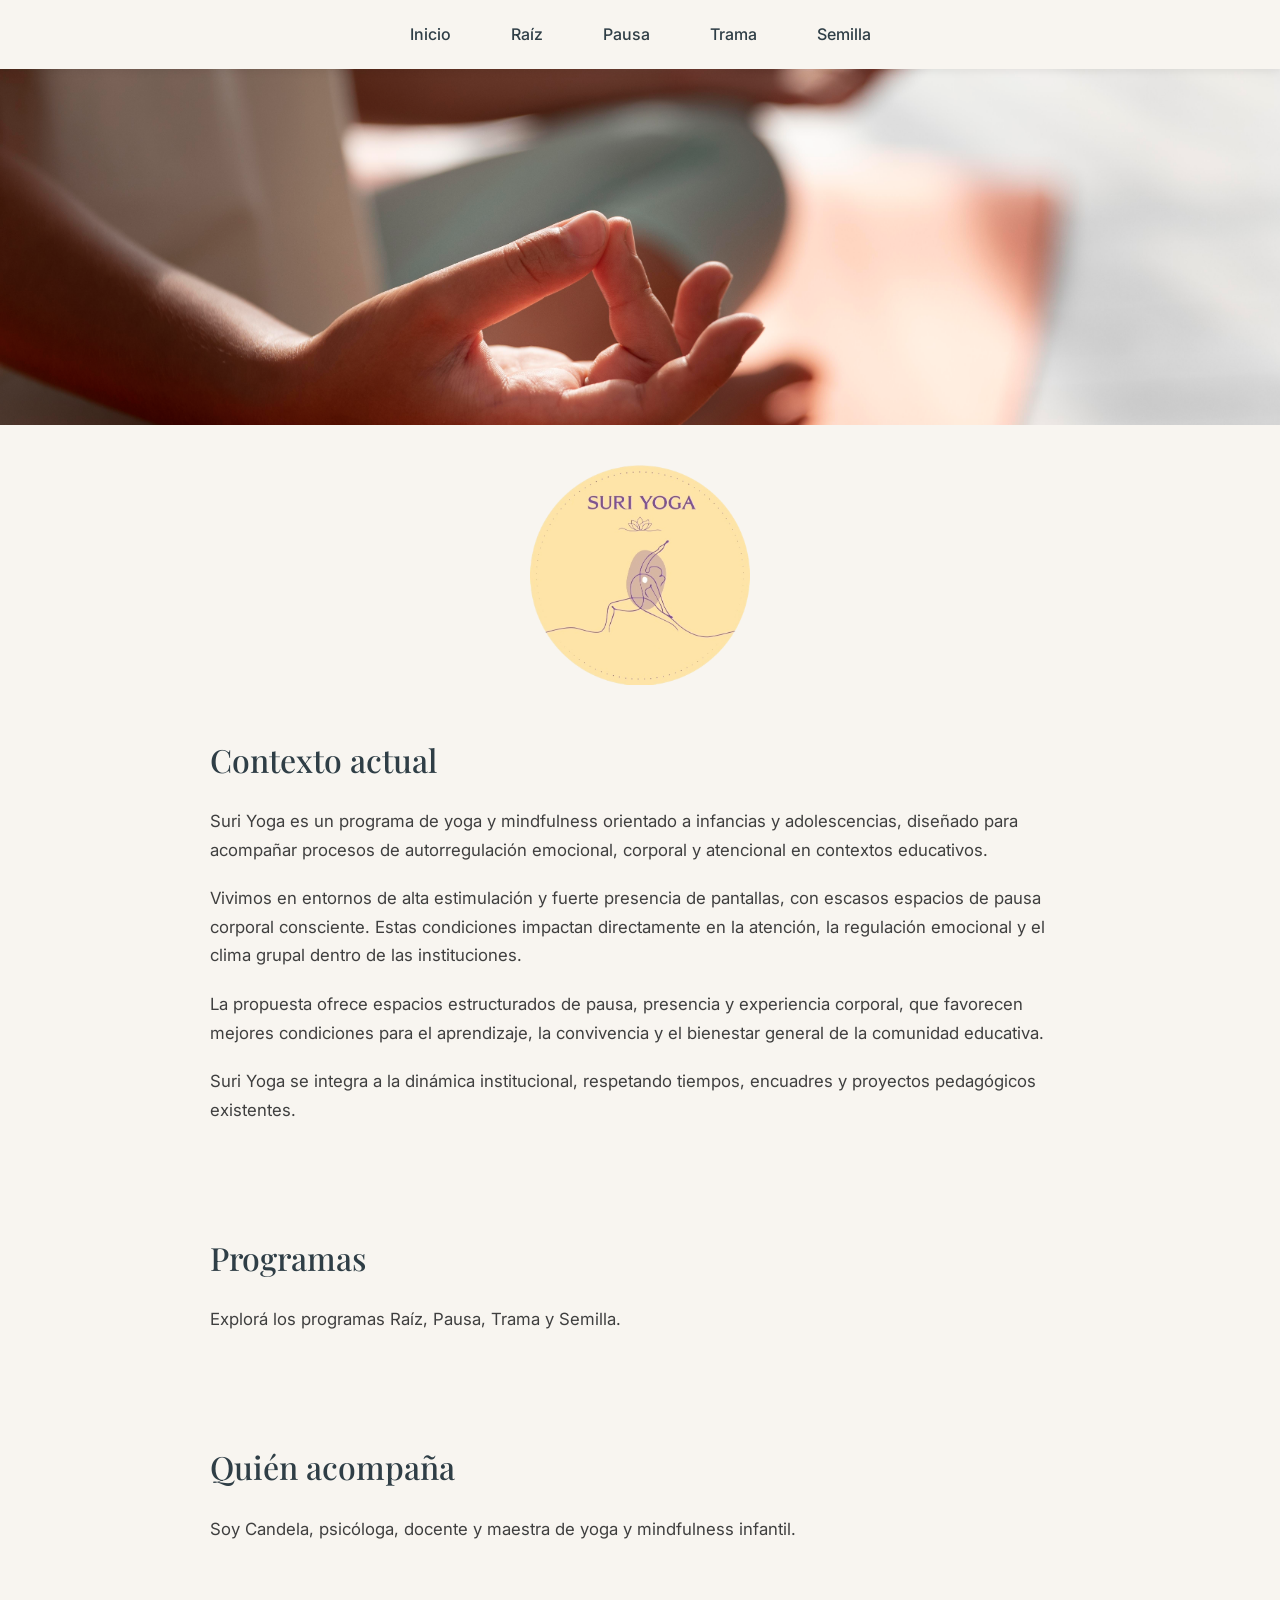
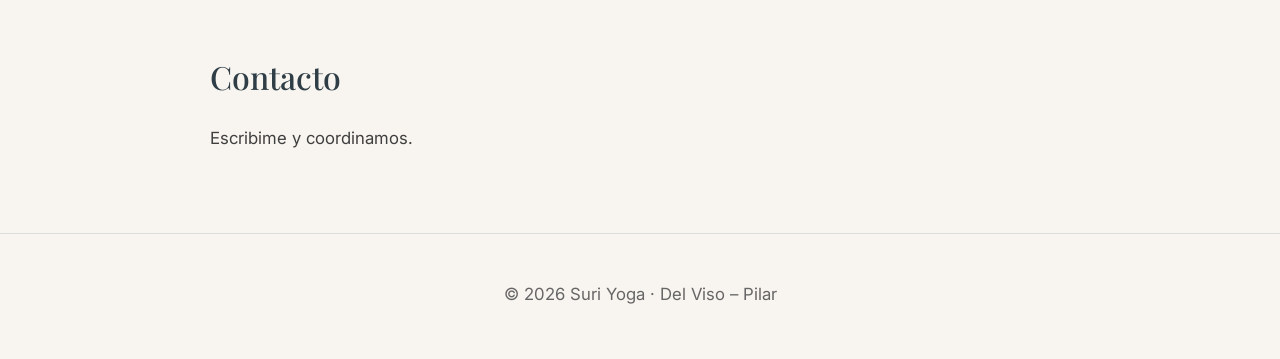
==== index.html @ 6ec50157 "Fix HTML encoding issues in index.html" ====
<!DOCTYPE html>
<html lang="es">
<head>
  <meta charset="UTF-8" />
  <meta name="viewport" content="width=device-width, initial-scale=1" />
  <title>Suri Yoga | Habitar el cuerpo</title>
  <meta name="description" content="Yoga y mindfulness infantil y adolescente en Pilar. Espacio sin pantallas." />
  <link rel="preconnect" href="https://fonts.googleapis.com" />
  <link rel="preconnect" href="https://fonts.gstatic.com" crossorigin />
  <link href="https://fonts.googleapis.com/css2?family=Inter:wght@300;400;500&family=Playfair+Display:wght@400;500&display=swap" rel="stylesheet" />
  <style>
    :root {
      --arena: #f8f5f0;
      --salvia: #9caf88;
      --arcilla: #cfa58d;
      --gris: #3f3f3f;
      --verde-oscuro: #2f3e46;
    }
    * {
      box-sizing: border-box;
    }
    html {
      scroll-behavior: smooth;
    }
    body {
      margin: 0;
      font-family: 'Inter', sans-serif;
      background-color: var(--arena);
      color: var(--gris);
      line-height: 1.7;
    }
    nav {
      position: fixed;
      top: 0;
      left: 0;
      width: 100%;
      background-color: var(--arena);
      box-shadow: 0 2px 8px rgba(0,0,0,0.07);
      z-index: 1000;
      font-weight: 500;
      font-family: 'Inter', sans-serif;
    }
    nav div {
      max-width: 1000px;
      margin: auto;
      display: flex;
      justify-content: center;
      gap: 40px;
      padding: 15px 10px;
    }
    nav a {
      text-decoration: none;
      color: var(--verde-oscuro);
      font-size: 1rem;
      padding: 6px 10px;
      border-radius: 8px;
      transition: background-color 0.3s ease, color 0.3s ease;
    }
    nav a:hover,
    nav a:focus {
      background-color: var(--salvia);
      color: white;
      outline: none;
    }
    .spacer {
      height: 65px; /* Altura nav para compensar */
    }
    header.hero {
      width: 100%;
      max-height: 360px;
      overflow: hidden;
    }
    header.hero img {
      width: 100%;
      height: auto;
      display: block;
      object-fit: cover;
      max-height: 360px;
    }
    header.logo {
      text-align: center;
      margin: 40px 0 40px;
    }
    header.logo img {
      max-width: 220px;
      width: 80%;
      height: auto;
      display: inline-block;
    }
    section {
      max-width: 900px;
      margin: auto;
      padding: 0 20px 60px;
    }
    h2 {
      font-family: 'Playfair Display', serif;
      color: var(--verde-oscuro);
      font-weight: 500;
      font-size: 2rem;
      margin-bottom: 20px;
    }
    p {
      font-size: 1.05rem;
      margin-bottom: 20px;
    }
    footer {
      text-align: center;
      padding: 30px 10px;
      font-size: 0.9rem;
      color: #666;
      background-color: var(--arena);
      border-top: 1px solid #ddd;
    }
  </style>
</head>
<body>

<nav>
  <div>
    <a href="index.html">Inicio</a>
    <a href="raiz.html">Raíz</a>
    <a href="pausa.html">Pausa</a>
    <a href="trama.html">Trama</a>
    <a href="semilla.html">Semilla</a>
  </div>
</nav>
<div class="spacer"></div>

<header class="hero">
  <img src="img/hero.jpg" alt="Suri Yoga - Habitar el cuerpo y acompañar emociones" />
</header>

<header class="logo">
  <img src="img/logo-suri.png" alt="Suri Yoga Logo" />
</header>

<section>
  <h2>Contexto actual</h2>
  <p>Suri Yoga es un programa de yoga y mindfulness orientado a infancias y adolescencias, diseñado para acompañar procesos de autorregulación emocional, corporal y atencional en contextos educativos.</p>
  <p>Vivimos en entornos de alta estimulación y fuerte presencia de pantallas, con escasos espacios de pausa corporal consciente. Estas condiciones impactan directamente en la atención, la regulación emocional y el clima grupal dentro de las instituciones.</p>
  <p>La propuesta ofrece espacios estructurados de pausa, presencia y experiencia corporal, que favorecen mejores condiciones para el aprendizaje, la convivencia y el bienestar general de la comunidad educativa.</p>
  <p>Suri Yoga se integra a la dinámica institucional, respetando tiempos, encuadres y proyectos pedagógicos existentes.</p>
</section>
<section id="programas">
  <h2>Programas</h2>
  <p>Explorá los programas Raíz, Pausa, Trama y Semilla.</p>
</section>

<section id="acompanha">
  <h2>Quién acompaña</h2>
  <p>Soy Candela, psicóloga, docente y maestra de yoga y mindfulness infantil.</p>
</section>

<section id="contacto">
  <h2>Contacto</h2>
  <p>Escribime y coordinamos.</p>
</section>

<footer>
  <p>© 2026 Suri Yoga · Del Viso – Pilar</p>
</footer>

</body>
</html>
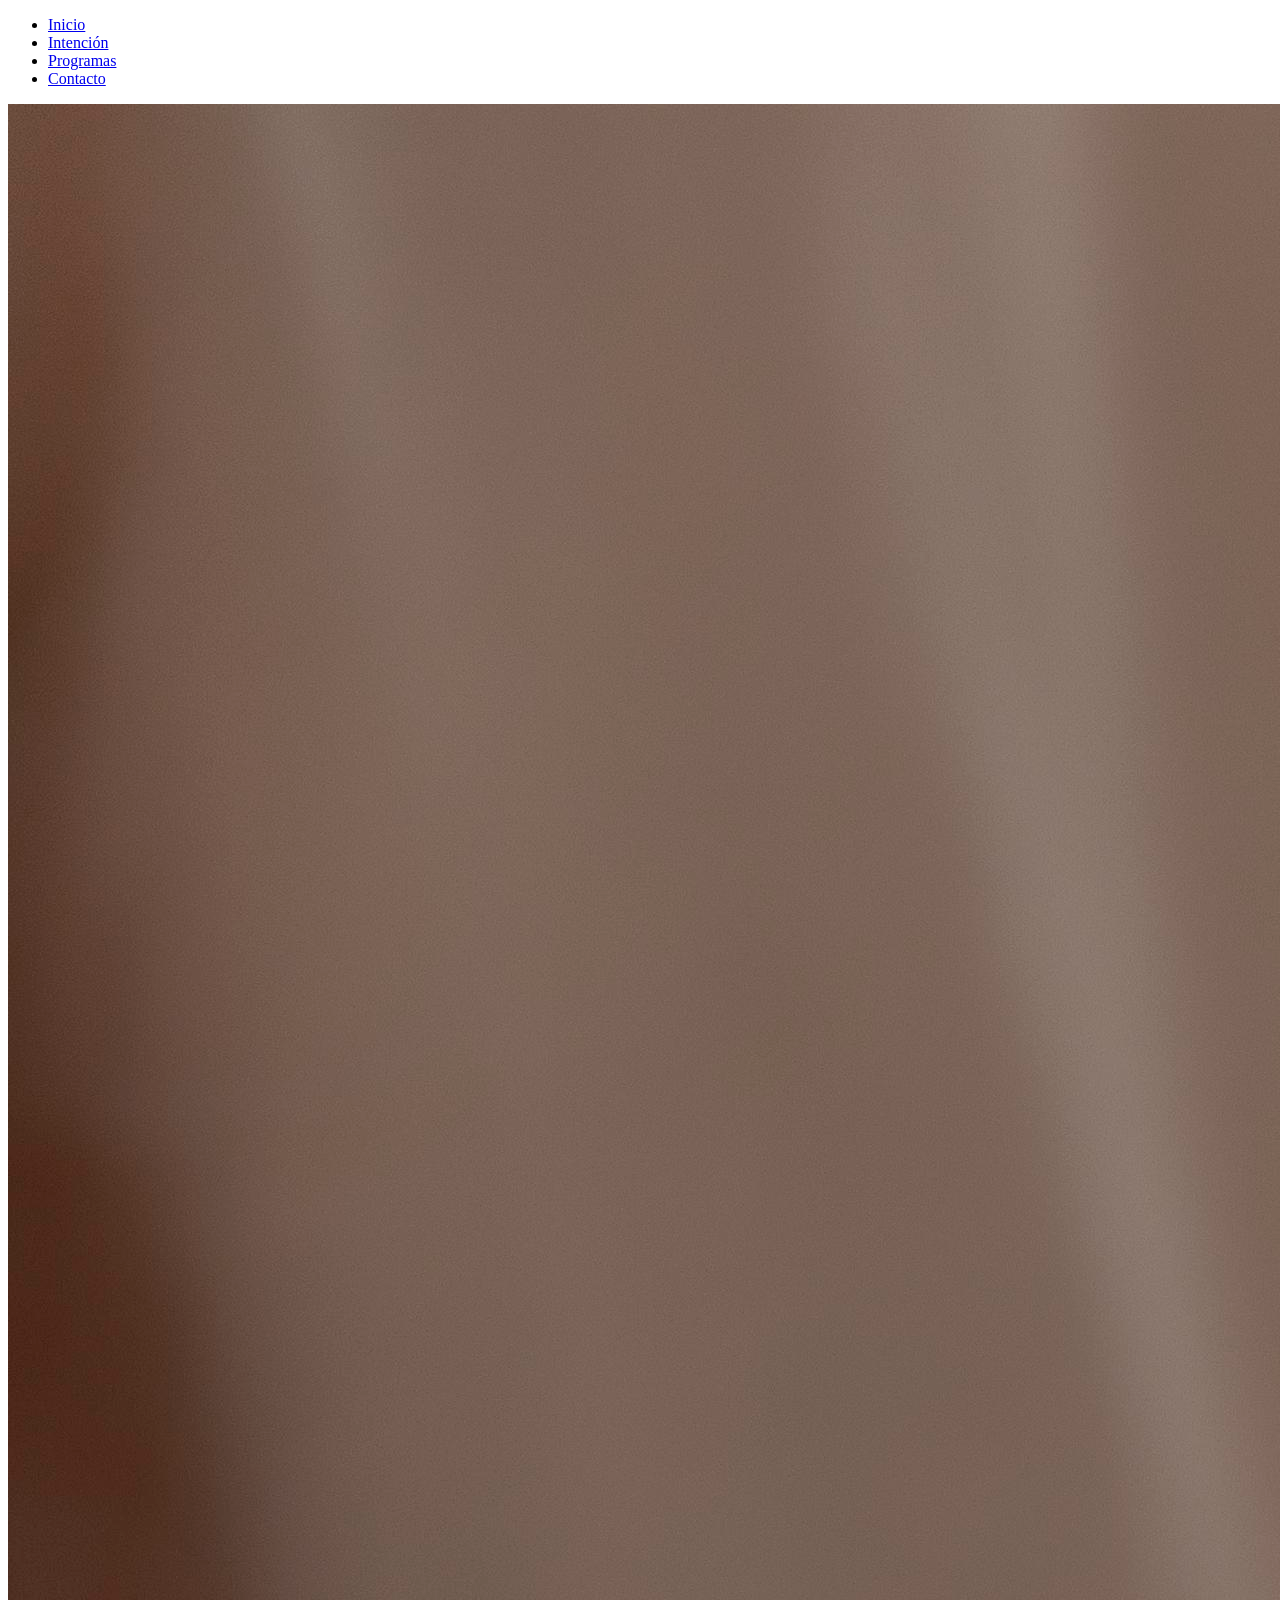
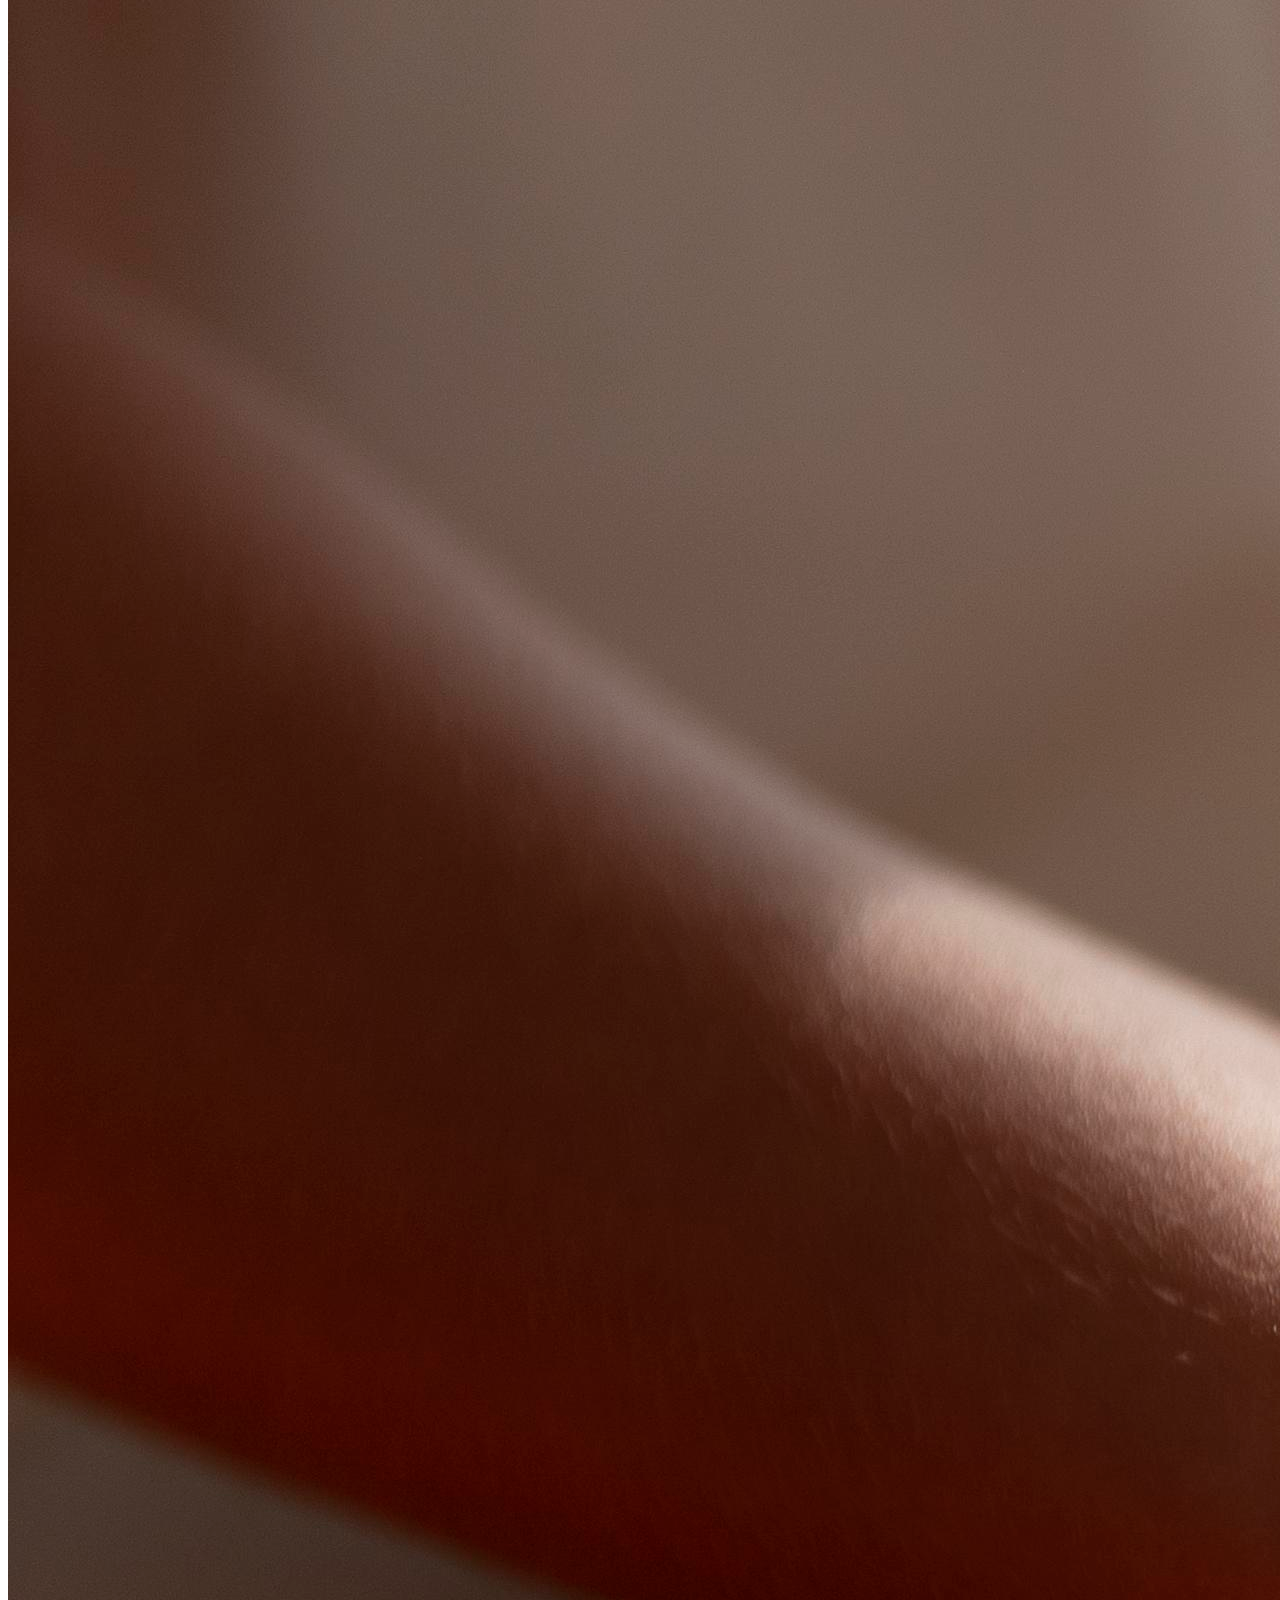
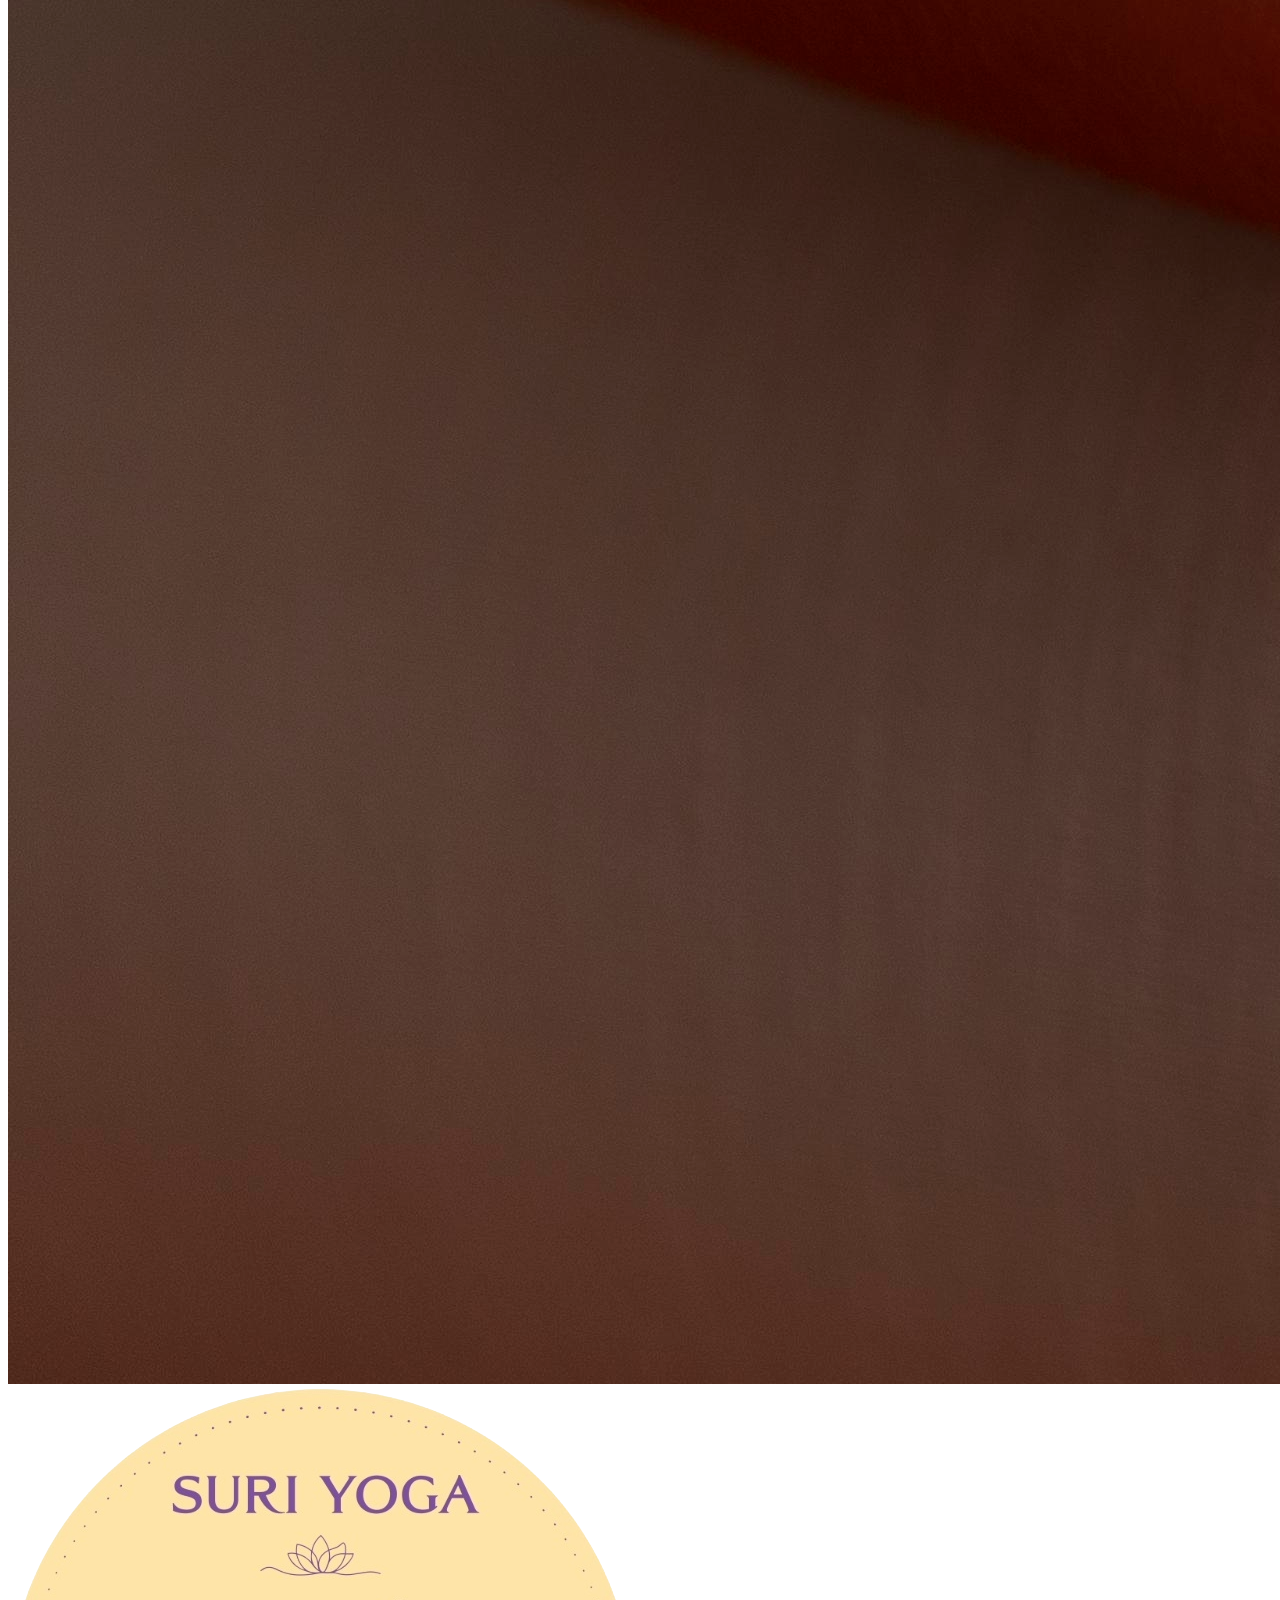
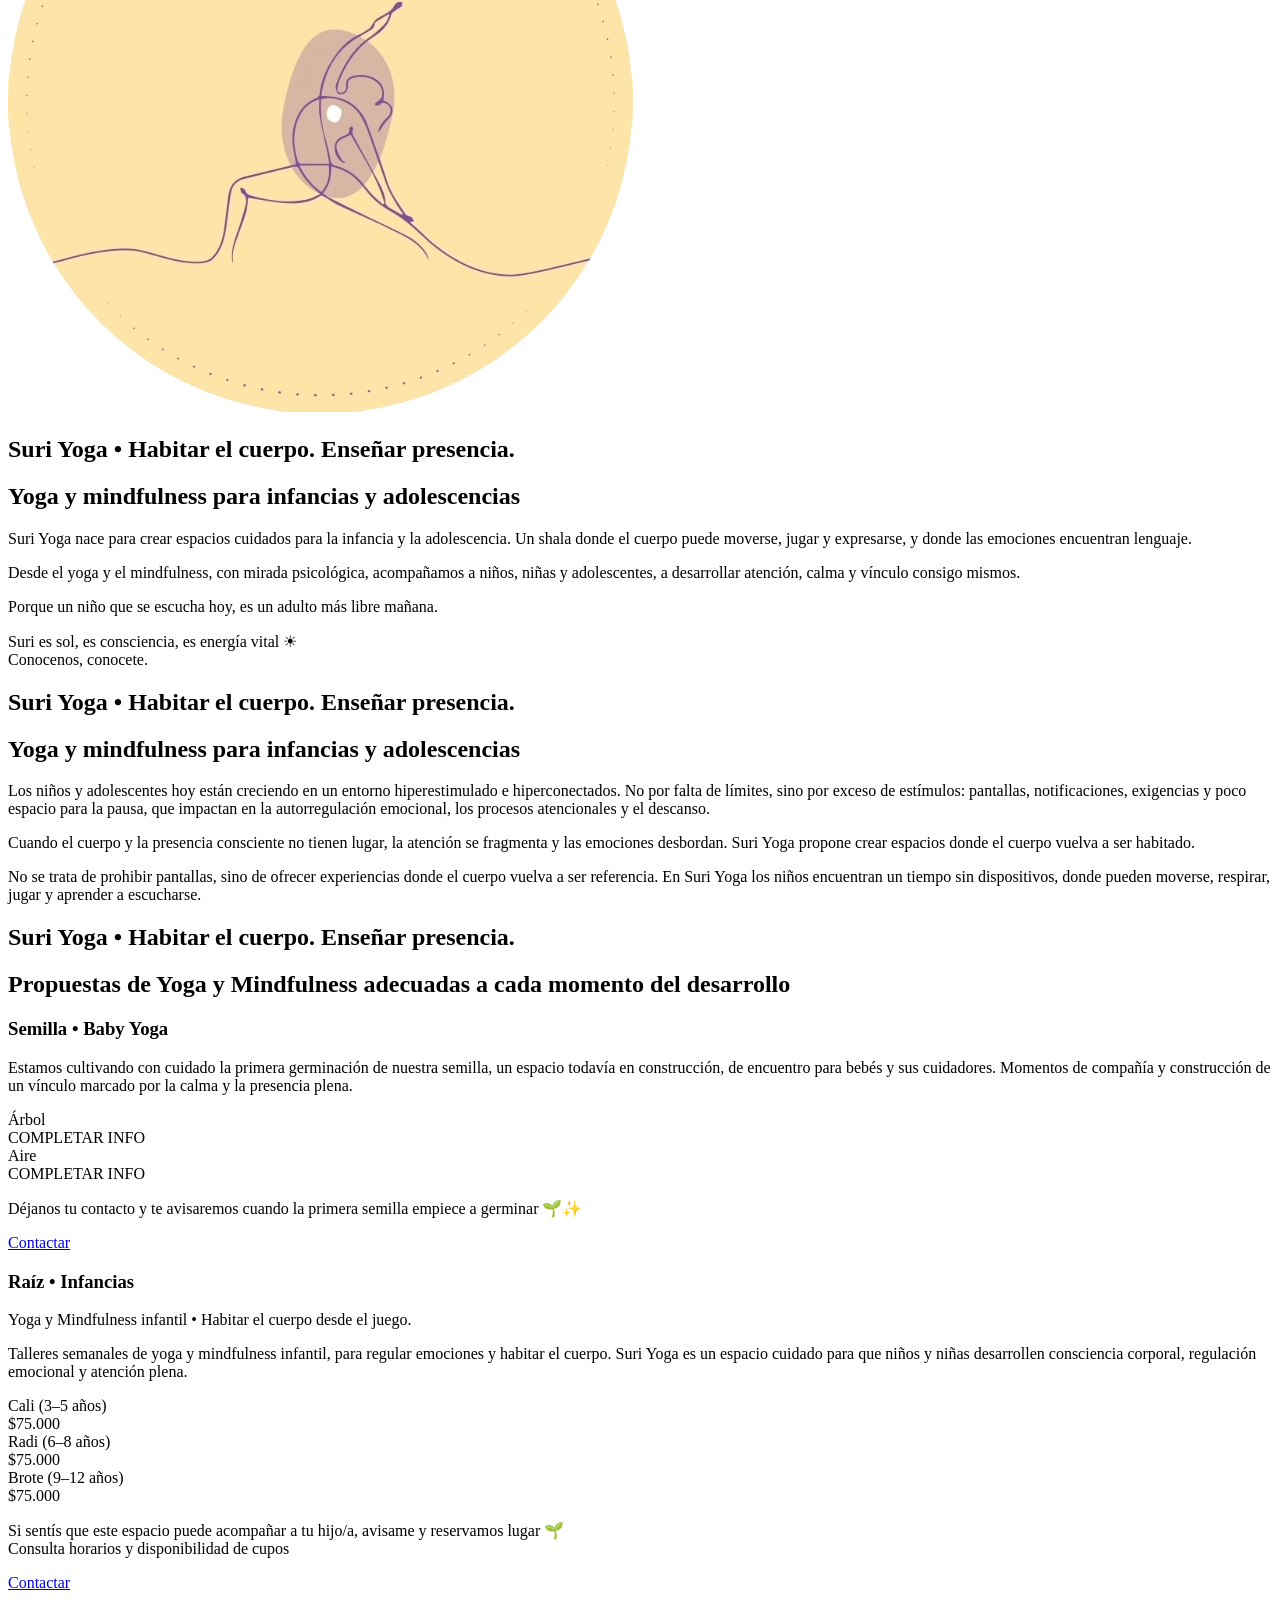
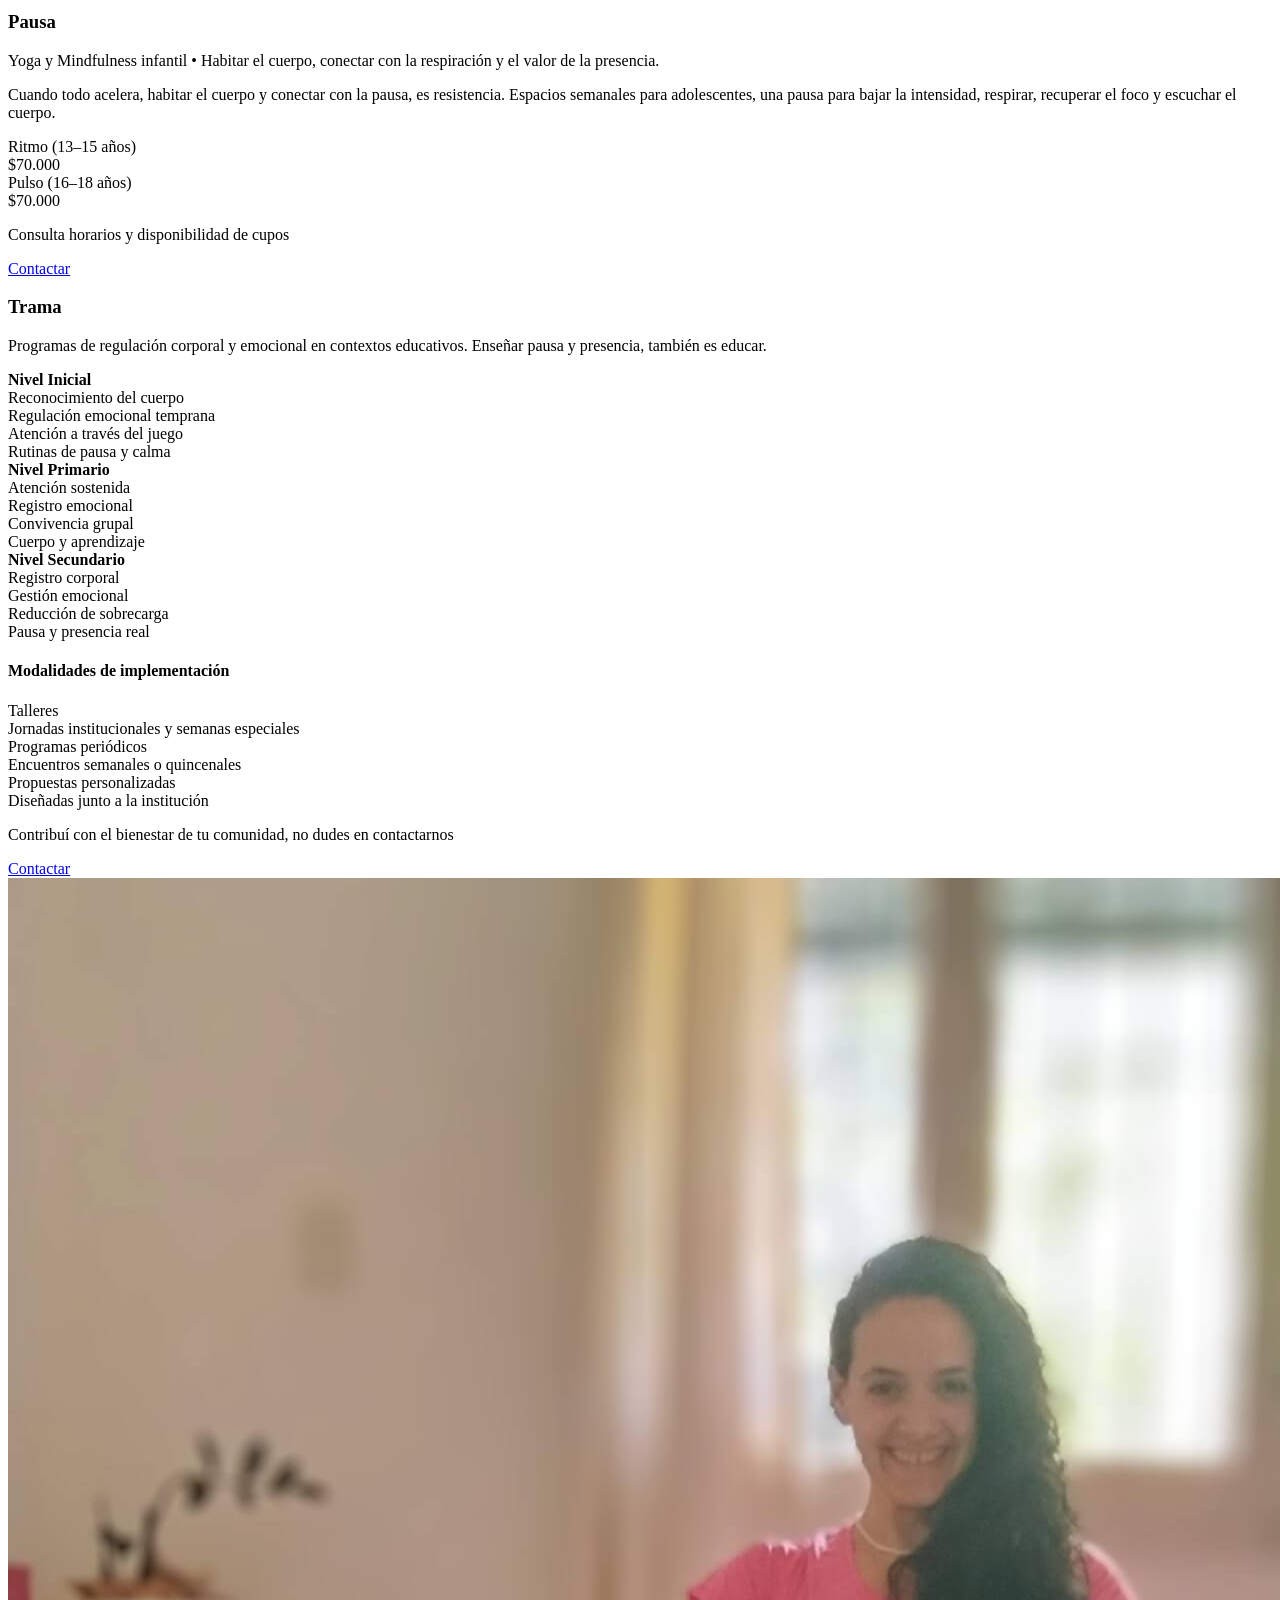
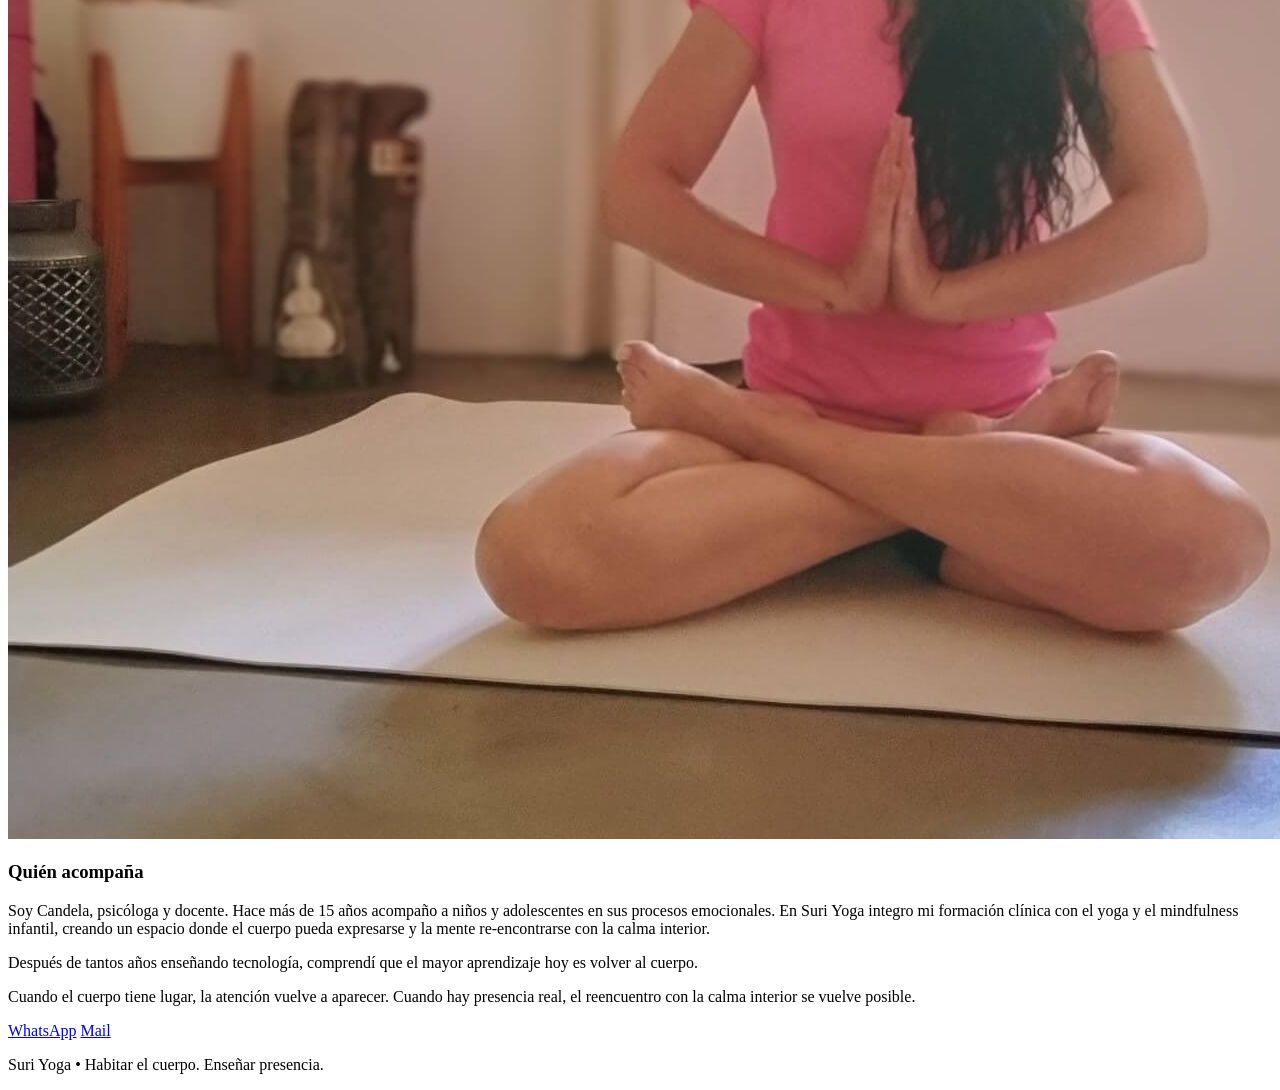
==== commit bbb03a97: "Refactor index.html for improved structure and content" ====
--- a/index.html
+++ b/index.html
@@ -2,165 +2,243 @@
 <html lang="es">
 <head>
   <meta charset="UTF-8" />
-  <meta name="viewport" content="width=device-width, initial-scale=1" />
-  <title>Suri Yoga | Habitar el cuerpo</title>
-  <meta name="description" content="Yoga y mindfulness infantil y adolescente en Pilar. Espacio sin pantallas." />
-  <link rel="preconnect" href="https://fonts.googleapis.com" />
-  <link rel="preconnect" href="https://fonts.gstatic.com" crossorigin />
-  <link href="https://fonts.googleapis.com/css2?family=Inter:wght@300;400;500&family=Playfair+Display:wght@400;500&display=swap" rel="stylesheet" />
-  <style>
-    :root {
-      --arena: #f8f5f0;
-      --salvia: #9caf88;
-      --arcilla: #cfa58d;
-      --gris: #3f3f3f;
-      --verde-oscuro: #2f3e46;
-    }
-    * {
-      box-sizing: border-box;
-    }
-    html {
-      scroll-behavior: smooth;
-    }
-    body {
-      margin: 0;
-      font-family: 'Inter', sans-serif;
-      background-color: var(--arena);
-      color: var(--gris);
-      line-height: 1.7;
-    }
-    nav {
-      position: fixed;
-      top: 0;
-      left: 0;
-      width: 100%;
-      background-color: var(--arena);
-      box-shadow: 0 2px 8px rgba(0,0,0,0.07);
-      z-index: 1000;
-      font-weight: 500;
-      font-family: 'Inter', sans-serif;
-    }
-    nav div {
-      max-width: 1000px;
-      margin: auto;
-      display: flex;
-      justify-content: center;
-      gap: 40px;
-      padding: 15px 10px;
-    }
-    nav a {
-      text-decoration: none;
-      color: var(--verde-oscuro);
-      font-size: 1rem;
-      padding: 6px 10px;
-      border-radius: 8px;
-      transition: background-color 0.3s ease, color 0.3s ease;
-    }
-    nav a:hover,
-    nav a:focus {
-      background-color: var(--salvia);
-      color: white;
-      outline: none;
-    }
-    .spacer {
-      height: 65px; /* Altura nav para compensar */
-    }
-    header.hero {
-      width: 100%;
-      max-height: 360px;
-      overflow: hidden;
-    }
-    header.hero img {
-      width: 100%;
-      height: auto;
-      display: block;
-      object-fit: cover;
-      max-height: 360px;
-    }
-    header.logo {
-      text-align: center;
-      margin: 40px 0 40px;
-    }
-    header.logo img {
-      max-width: 220px;
-      width: 80%;
-      height: auto;
-      display: inline-block;
-    }
-    section {
-      max-width: 900px;
-      margin: auto;
-      padding: 0 20px 60px;
-    }
-    h2 {
-      font-family: 'Playfair Display', serif;
-      color: var(--verde-oscuro);
-      font-weight: 500;
-      font-size: 2rem;
-      margin-bottom: 20px;
-    }
-    p {
-      font-size: 1.05rem;
-      margin-bottom: 20px;
-    }
-    footer {
-      text-align: center;
-      padding: 30px 10px;
-      font-size: 0.9rem;
-      color: #666;
-      background-color: var(--arena);
-      border-top: 1px solid #ddd;
-    }
-  </style>
+  <meta name="viewport" content="width=device-width, initial-scale=1.0" />
+  <title>Suri Yoga | Habitar el cuerpo. Enseñar presencia.</title>
+  <link rel="stylesheet" href="styles.css" />
 </head>
+
 <body>
 
-<nav>
-  <div>
-    <a href="index.html">Inicio</a>
-    <a href="raiz.html">Raíz</a>
-    <a href="pausa.html">Pausa</a>
-    <a href="trama.html">Trama</a>
-    <a href="semilla.html">Semilla</a>
-  </div>
-</nav>
-<div class="spacer"></div>
-
-<header class="hero">
-  <img src="img/hero.jpg" alt="Suri Yoga - Habitar el cuerpo y acompañar emociones" />
-</header>
-
-<header class="logo">
-  <img src="img/logo-suri.png" alt="Suri Yoga Logo" />
-</header>
-
-<section>
-  <h2>Contexto actual</h2>
-  <p>Suri Yoga es un programa de yoga y mindfulness orientado a infancias y adolescencias, diseñado para acompañar procesos de autorregulación emocional, corporal y atencional en contextos educativos.</p>
-  <p>Vivimos en entornos de alta estimulación y fuerte presencia de pantallas, con escasos espacios de pausa corporal consciente. Estas condiciones impactan directamente en la atención, la regulación emocional y el clima grupal dentro de las instituciones.</p>
-  <p>La propuesta ofrece espacios estructurados de pausa, presencia y experiencia corporal, que favorecen mejores condiciones para el aprendizaje, la convivencia y el bienestar general de la comunidad educativa.</p>
-  <p>Suri Yoga se integra a la dinámica institucional, respetando tiempos, encuadres y proyectos pedagógicos existentes.</p>
-</section>
-<section id="programas">
-  <h2>Programas</h2>
-  <p>Explorá los programas Raíz, Pausa, Trama y Semilla.</p>
-</section>
-
-<section id="acompanha">
-  <h2>Quién acompaña</h2>
-  <p>Soy Candela, psicóloga, docente y maestra de yoga y mindfulness infantil.</p>
-</section>
-
-<section id="contacto">
-  <h2>Contacto</h2>
-  <p>Escribime y coordinamos.</p>
-</section>
-
-<footer>
-  <p>© 2026 Suri Yoga · Del Viso – Pilar</p>
-</footer>
+  <!-- NAVBAR -->
+  <header class="navbar">
+    <nav>
+      <ul>
+        <li><a href="#inicio">Inicio</a></li>
+        <li><a href="#intencion">Intención</a></li>
+        <li><a href="#programas">Programas</a></li>
+        <li><a href="#contacto">Contacto</a></li>
+      </ul>
+    </nav>
+  </header>
+
+  <!-- HERO -->
+  <section class="hero">
+    <img src="img/hero.jpg" alt="Suri Yoga Hero" />
+    <img src="img/logo-suri.png" alt="Logo Suri Yoga" class="logo" />
+  </section>
+
+  <!-- INICIO -->
+  <section id="inicio" class="section">
+    <h1>Suri Yoga <span class="dot">•</span> Habitar el cuerpo. Enseñar presencia.</h1>
+    <h2>Yoga y mindfulness para infancias y adolescencias</h2>
+
+    <p>
+      Suri Yoga nace para crear espacios cuidados para la infancia y la adolescencia.
+      Un shala donde el cuerpo puede moverse, jugar y expresarse, y donde las emociones
+      encuentran lenguaje.
+    </p>
+
+    <p>
+      Desde el yoga y el mindfulness, con mirada psicológica, acompañamos a niños,
+      niñas y adolescentes, a desarrollar atención, calma y vínculo consigo mismos.
+    </p>
+
+    <p class="highlight">
+      Porque un niño que se escucha hoy, es un adulto más libre mañana.
+    </p>
+
+    <p class="closing">
+      Suri es sol, es consciencia, es energía vital ☀ <br />
+      Conocenos, conocete.
+    </p>
+  </section>
+
+  <!-- INTENCIÓN -->
+  <section id="intencion" class="section alt">
+    <h1>Suri Yoga <span class="dot">•</span> Habitar el cuerpo. Enseñar presencia.</h1>
+    <h2>Yoga y mindfulness para infancias y adolescencias</h2>
+
+    <p>
+      Los niños y adolescentes hoy están creciendo en un entorno hiperestimulado e
+      hiperconectados. No por falta de límites, sino por exceso de estímulos: pantallas,
+      notificaciones, exigencias y poco espacio para la pausa, que impactan en la
+      autorregulación emocional, los procesos atencionales y el descanso.
+    </p>
+
+    <p>
+      Cuando el cuerpo y la presencia consciente no tienen lugar, la atención se
+      fragmenta y las emociones desbordan. Suri Yoga propone crear espacios donde el
+      cuerpo vuelva a ser habitado.
+    </p>
+
+    <p>
+      No se trata de prohibir pantallas, sino de ofrecer experiencias donde el cuerpo
+      vuelva a ser referencia. En Suri Yoga los niños encuentran un tiempo sin
+      dispositivos, donde pueden moverse, respirar, jugar y aprender a escucharse.
+    </p>
+  </section>
+
+  <!-- PROGRAMAS -->
+  <section id="programas" class="section">
+    <h1>Suri Yoga <span class="dot">•</span> Habitar el cuerpo. Enseñar presencia.</h1>
+    <h2>Propuestas de Yoga y Mindfulness adecuadas a cada momento del desarrollo</h2>
+
+    <!-- SEMILLA -->
+    <div class="program">
+      <h3>Semilla <span class="dot">•</span> Baby Yoga</h3>
+      <p>
+        Estamos cultivando con cuidado la primera germinación de nuestra semilla, un
+        espacio todavía en construcción, de encuentro para bebés y sus cuidadores.
+        Momentos de compañía y construcción de un vínculo marcado por la calma y la
+        presencia plena.
+      </p>
+
+      <div class="boxes">
+        <div class="box">Árbol <br /><span>COMPLETAR INFO</span></div>
+        <div class="box">Aire <br /><span>COMPLETAR INFO</span></div>
+      </div>
+
+      <p class="cta">
+        Déjanos tu contacto y te avisaremos cuando la primera semilla empiece a germinar 🌱✨
+      </p>
+      <a class="button" href="mailto:contacto@suriyoga.com.ar">Contactar</a>
+    </div>
+
+    <!-- RAÍZ -->
+    <div class="program alt">
+      <h3>Raíz <span class="dot">•</span> Infancias</h3>
+      <p>
+        Yoga y Mindfulness infantil <span class="dot">•</span> Habitar el cuerpo desde el juego.
+      </p>
+
+      <p>
+        Talleres semanales de yoga y mindfulness infantil, para regular emociones y
+        habitar el cuerpo. Suri Yoga es un espacio cuidado para que niños y niñas
+        desarrollen consciencia corporal, regulación emocional y atención plena.
+      </p>
+
+      <div class="boxes">
+        <div class="box">Cali (3–5 años)<br />$75.000</div>
+        <div class="box">Radi (6–8 años)<br />$75.000</div>
+        <div class="box">Brote (9–12 años)<br />$75.000</div>
+      </div>
+
+      <p class="cta">
+        Si sentís que este espacio puede acompañar a tu hijo/a, avisame y reservamos lugar 🌱
+        <br />Consulta horarios y disponibilidad de cupos
+      </p>
+      <a class="button" href="mailto:contacto@suriyoga.com.ar">Contactar</a>
+    </div>
+
+    <!-- PAUSA -->
+    <div class="program">
+      <h3>Pausa</h3>
+      <p>
+        Yoga y Mindfulness infantil <span class="dot">•</span>
+        Habitar el cuerpo, conectar con la respiración y el valor de la presencia.
+      </p>
+
+      <p>
+        Cuando todo acelera, habitar el cuerpo y conectar con la pausa, es resistencia.
+        Espacios semanales para adolescentes, una pausa para bajar la intensidad,
+        respirar, recuperar el foco y escuchar el cuerpo.
+      </p>
+
+      <div class="boxes">
+        <div class="box">Ritmo (13–15 años)<br />$70.000</div>
+        <div class="box">Pulso (16–18 años)<br />$70.000</div>
+      </div>
+
+      <p class="cta">
+        Consulta horarios y disponibilidad de cupos
+      </p>
+      <a class="button" href="mailto:contacto@suriyoga.com.ar">Contactar</a>
+    </div>
+
+    <!-- TRAMA -->
+    <div class="program alt">
+      <h3>Trama</h3>
+      <p>
+        Programas de regulación corporal y emocional en contextos educativos.
+        Enseñar pausa y presencia, también es educar.
+      </p>
+
+      <div class="boxes">
+        <div class="box">
+          <strong>Nivel Inicial</strong><br />
+          Reconocimiento del cuerpo<br />
+          Regulación emocional temprana<br />
+          Atención a través del juego<br />
+          Rutinas de pausa y calma
+        </div>
+
+        <div class="box">
+          <strong>Nivel Primario</strong><br />
+          Atención sostenida<br />
+          Registro emocional<br />
+          Convivencia grupal<br />
+          Cuerpo y aprendizaje
+        </div>
+
+        <div class="box">
+          <strong>Nivel Secundario</strong><br />
+          Registro corporal<br />
+          Gestión emocional<br />
+          Reducción de sobrecarga<br />
+          Pausa y presencia real
+        </div>
+      </div>
+
+      <h4>Modalidades de implementación</h4>
+
+      <div class="boxes">
+        <div class="box">Talleres<br />Jornadas institucionales y semanas especiales</div>
+        <div class="box">Programas periódicos<br />Encuentros semanales o quincenales</div>
+        <div class="box">Propuestas personalizadas<br />Diseñadas junto a la institución</div>
+      </div>
+
+      <p class="cta">
+        Contribuí con el bienestar de tu comunidad, no dudes en contactarnos
+      </p>
+      <a class="button" href="mailto:contacto@suriyoga.com.ar">Contactar</a>
+    </div>
+  </section>
+
+  <!-- CONTACTO -->
+  <section id="contacto" class="section alt contact">
+    <div class="contact-content">
+      <img src="img/candela.jpg" alt="Candela" />
+
+      <div>
+        <h3>Quién acompaña</h3>
+        <p>
+          Soy Candela, psicóloga y docente. Hace más de 15 años acompaño a niños y
+          adolescentes en sus procesos emocionales. En Suri Yoga integro mi formación
+          clínica con el yoga y el mindfulness infantil, creando un espacio donde el
+          cuerpo pueda expresarse y la mente re-encontrarse con la calma interior.
+        </p>
+
+        <p>
+          Después de tantos años enseñando tecnología, comprendí que el mayor
+          aprendizaje hoy es volver al cuerpo.
+        </p>
+
+        <p>
+          Cuando el cuerpo tiene lugar, la atención vuelve a aparecer. Cuando hay
+          presencia real, el reencuentro con la calma interior se vuelve posible.
+        </p>
+
+        <div class="contact-buttons">
+          <a class="button" href="https://wa.me/5491155131360" target="_blank">WhatsApp</a>
+          <a class="button" href="mailto:contacto@suriyoga.com.ar">Mail</a>
+        </div>
+      </div>
+    </div>
+
+    <p class="footer">
+      Suri Yoga <span class="dot">•</span> Habitar el cuerpo. Enseñar presencia.
+    </p>
+  </section>
 
 </body>
 </html>
-
-
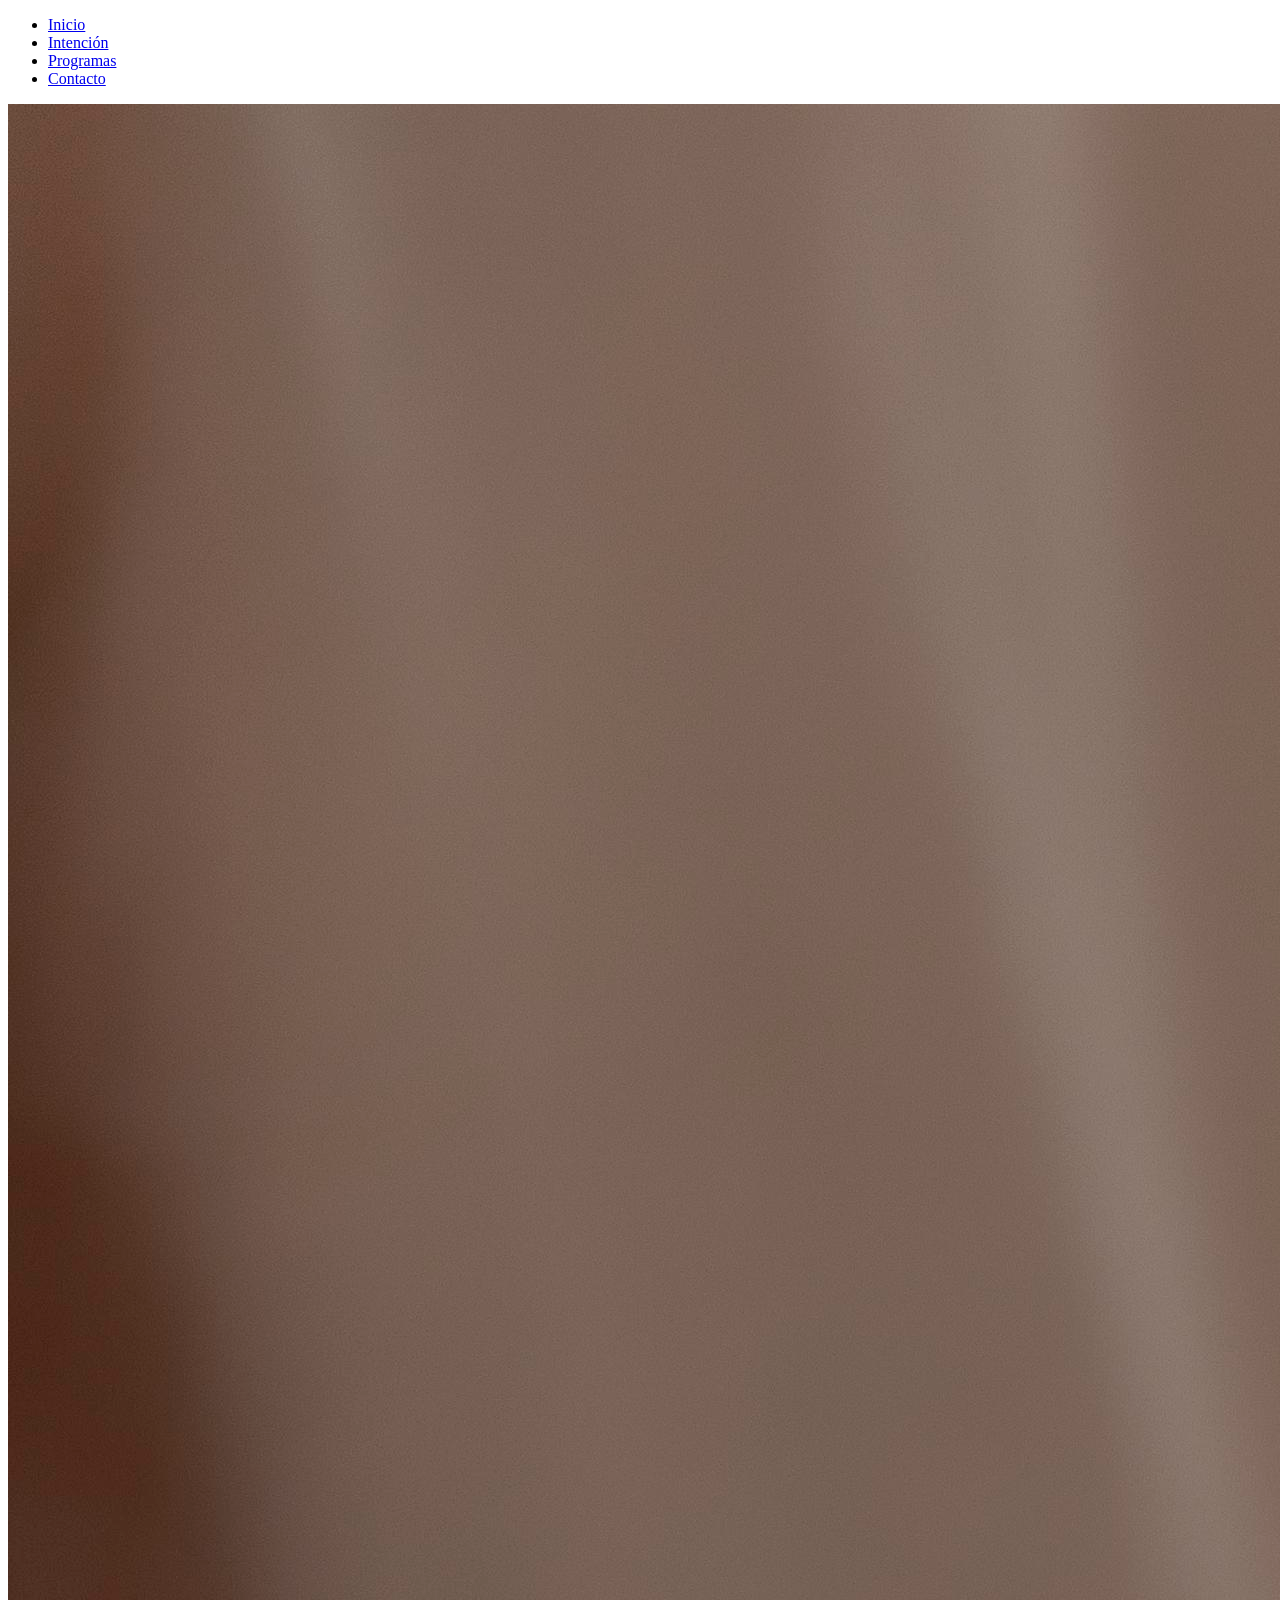
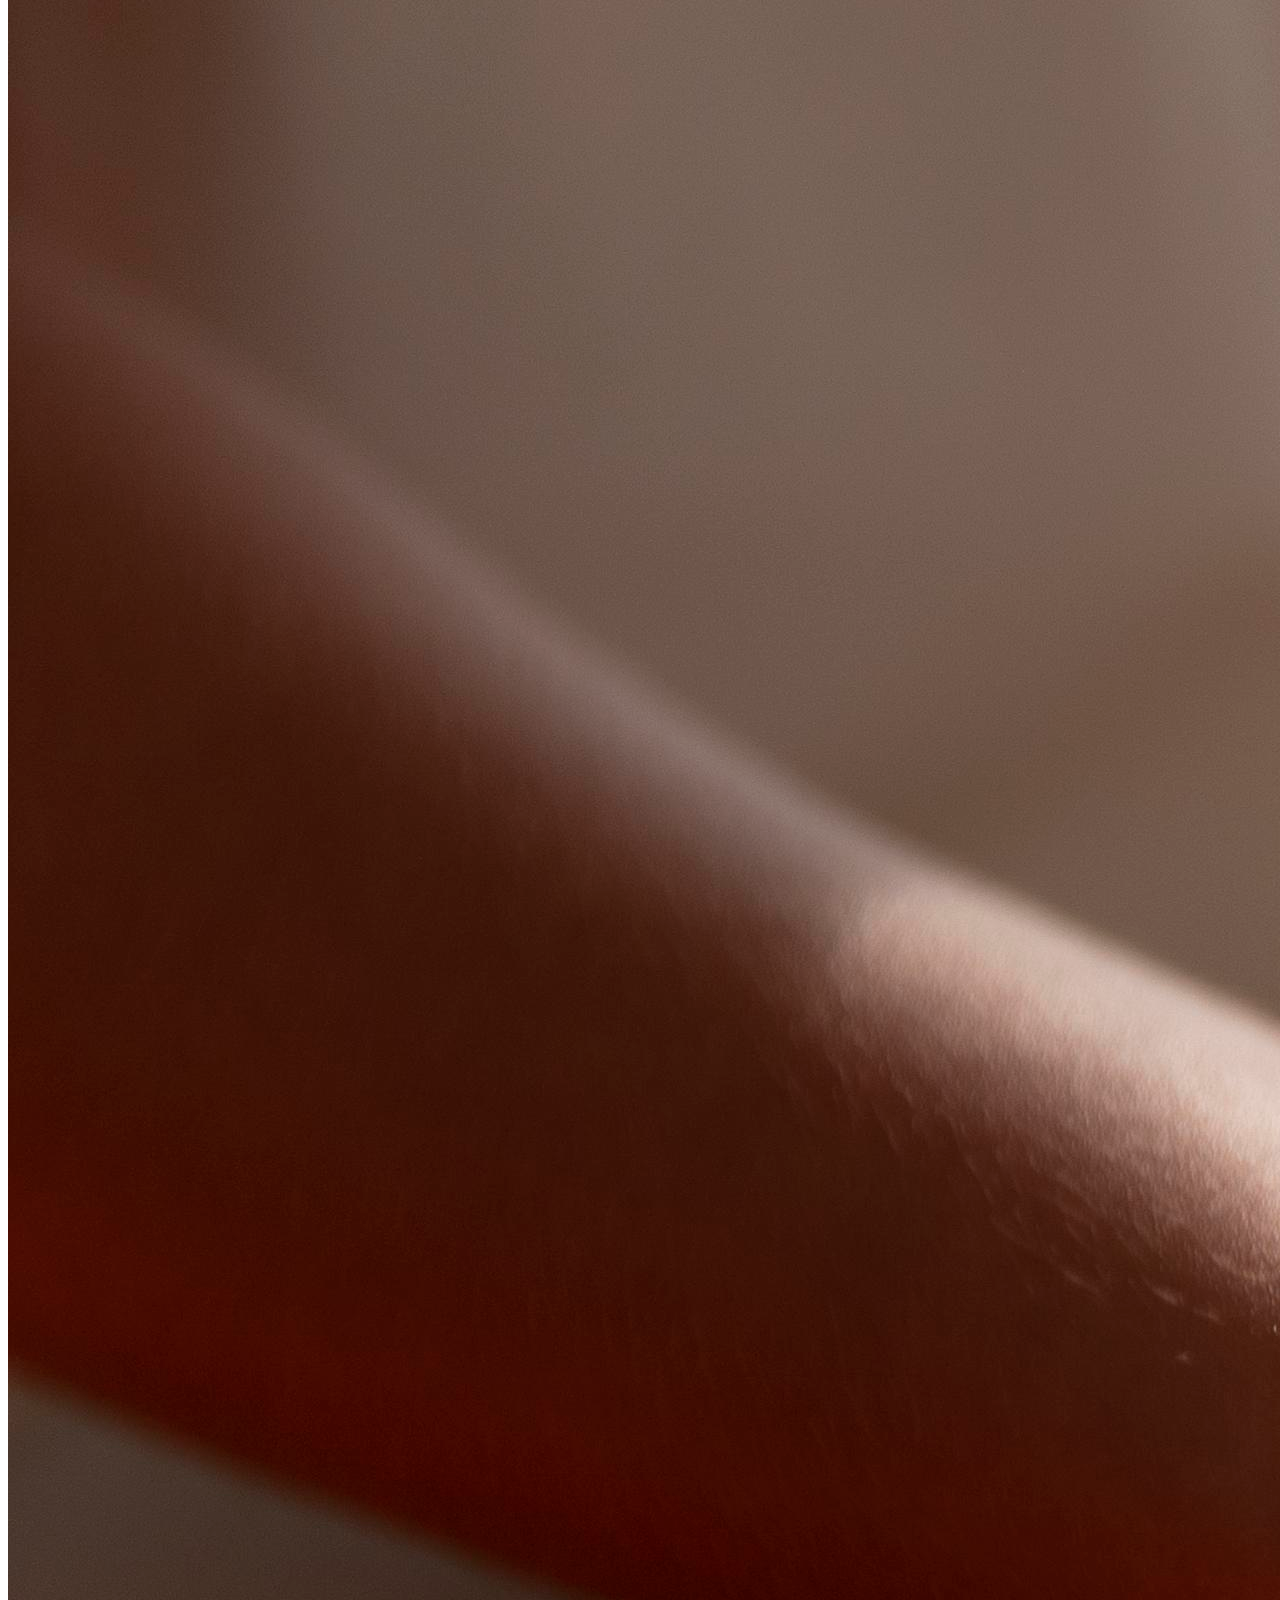
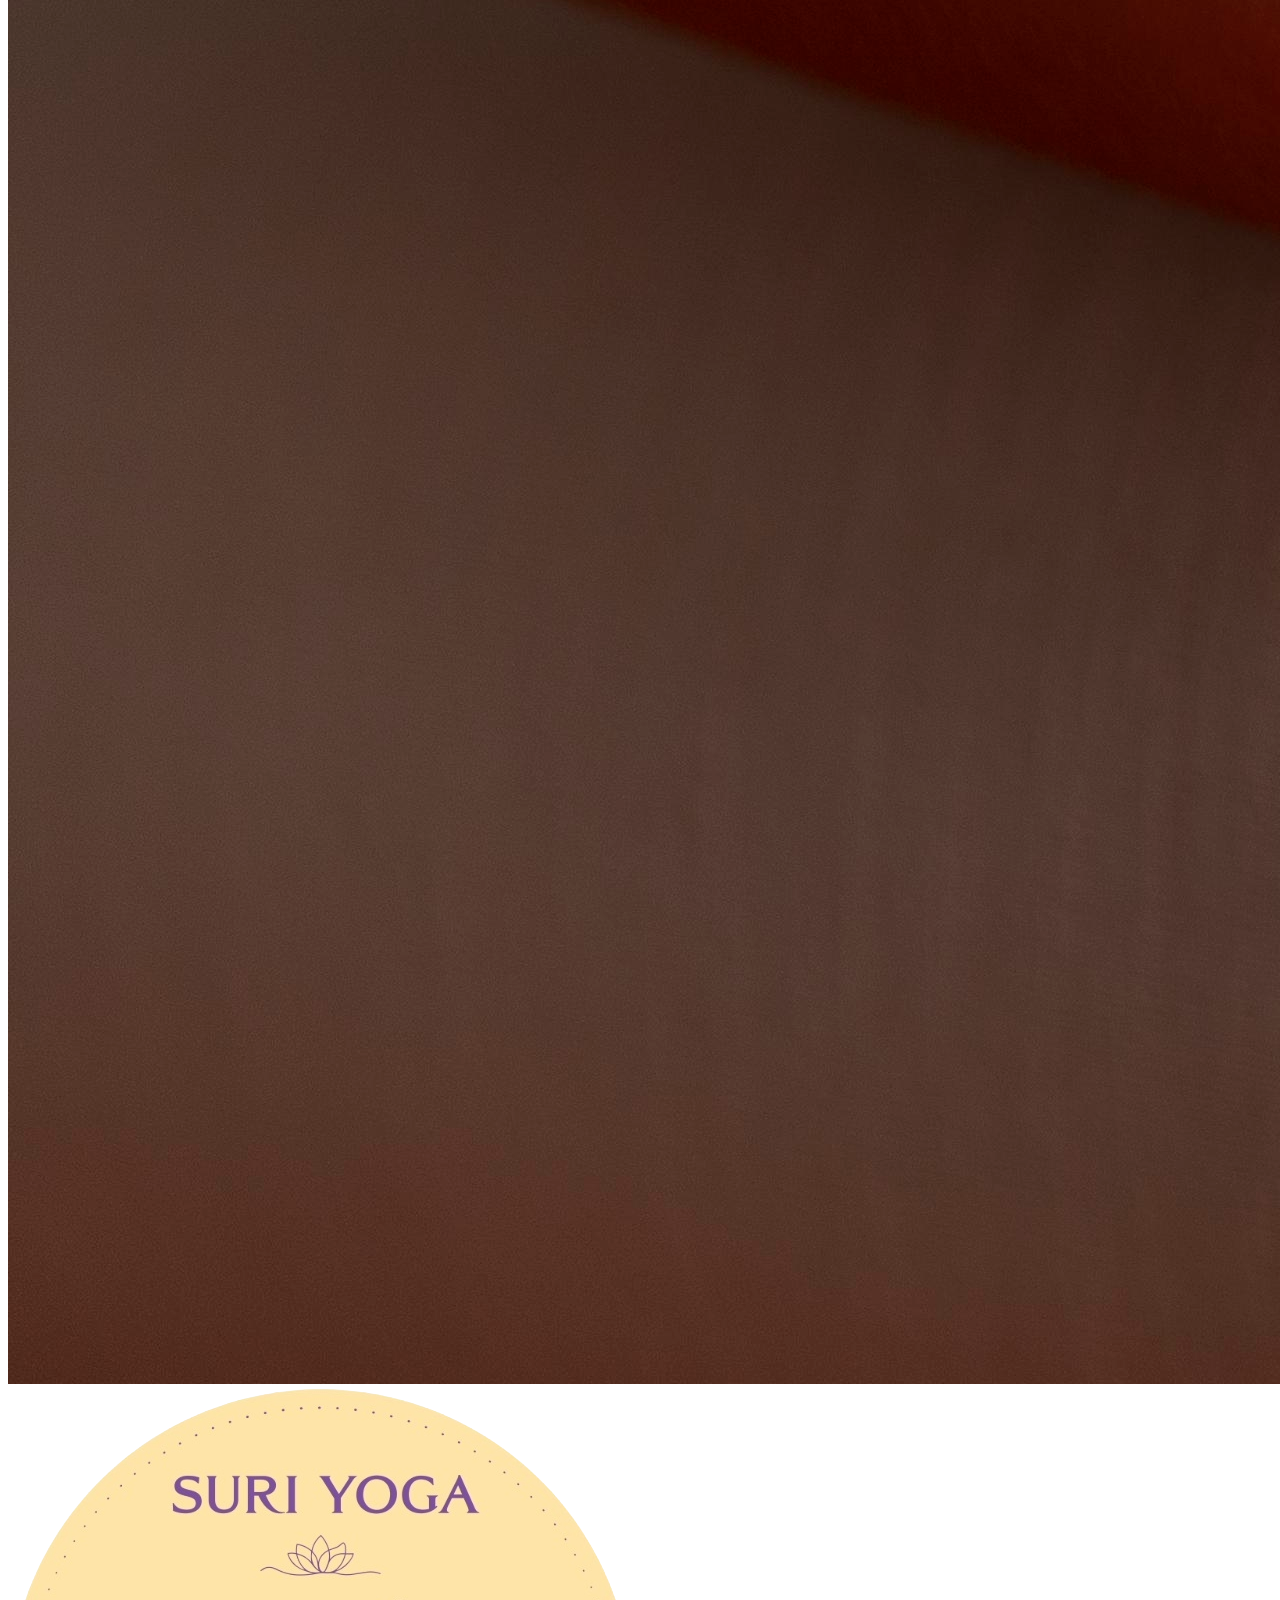
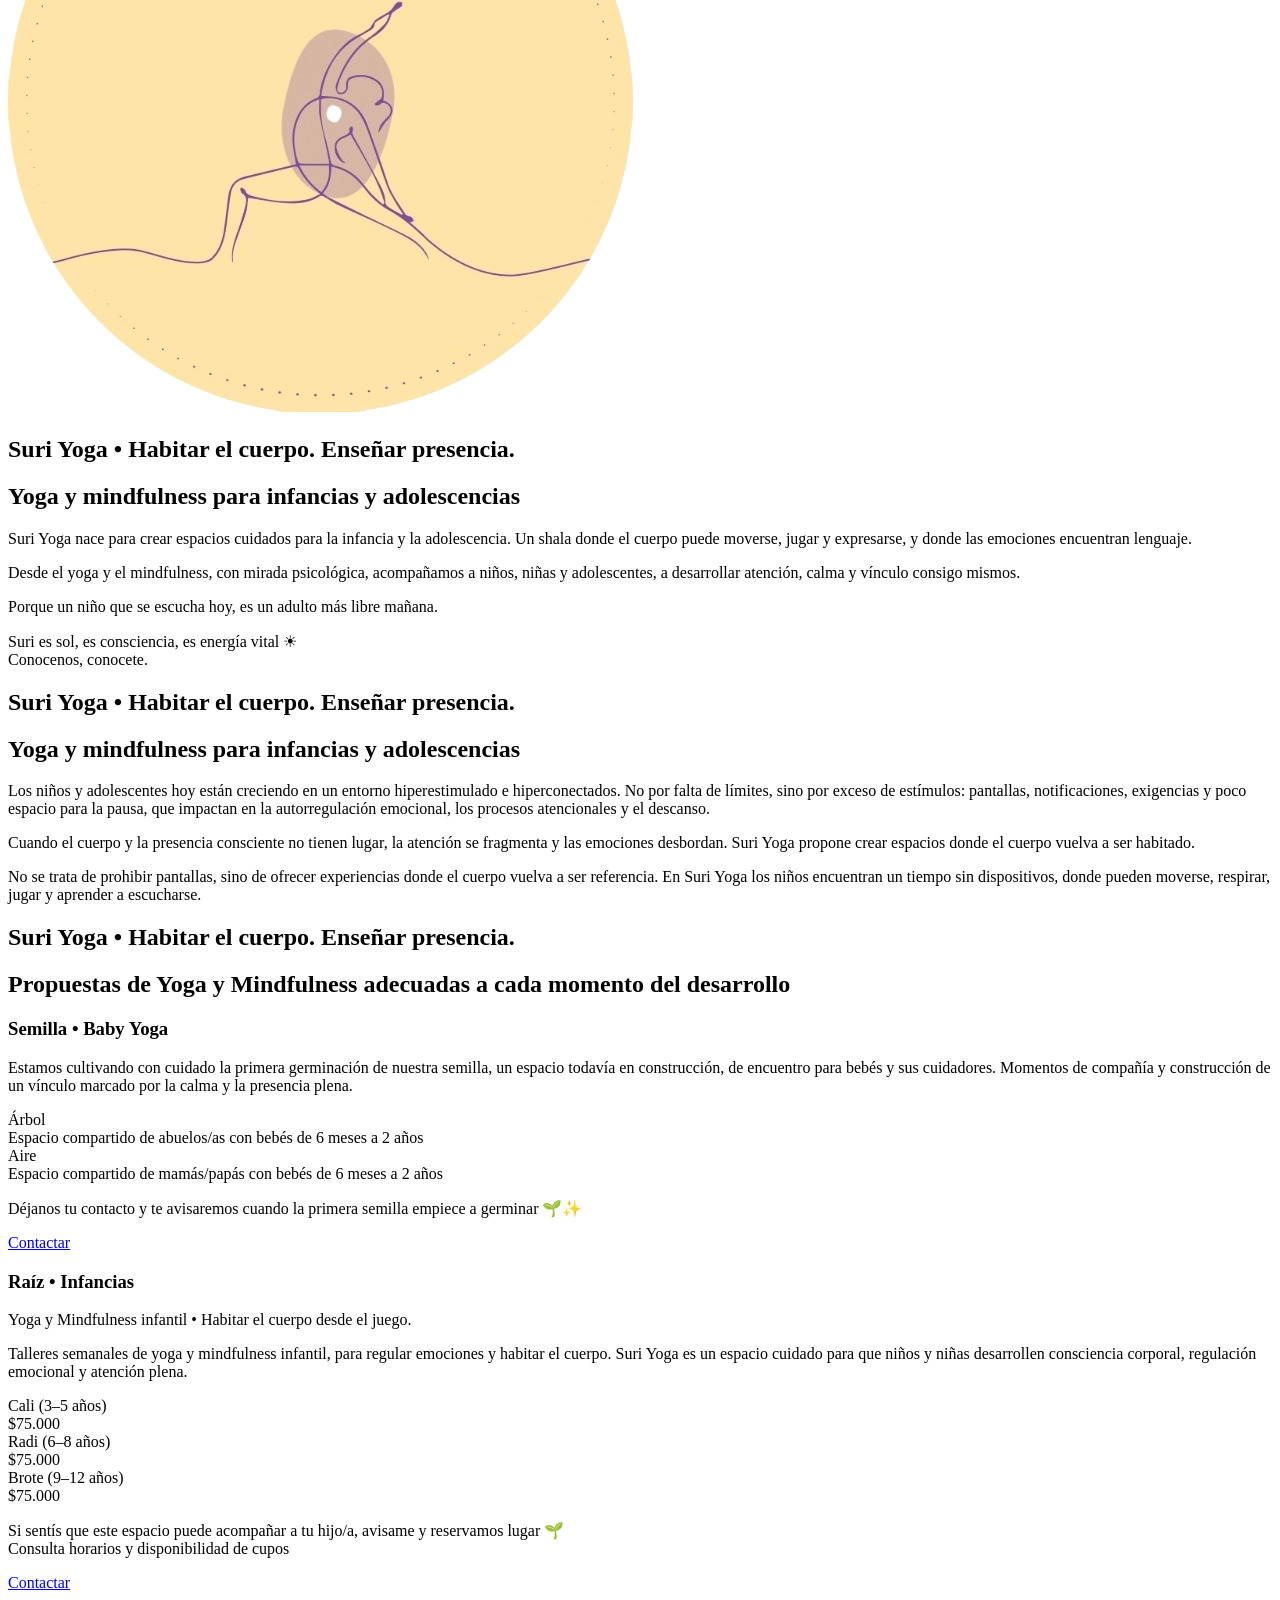
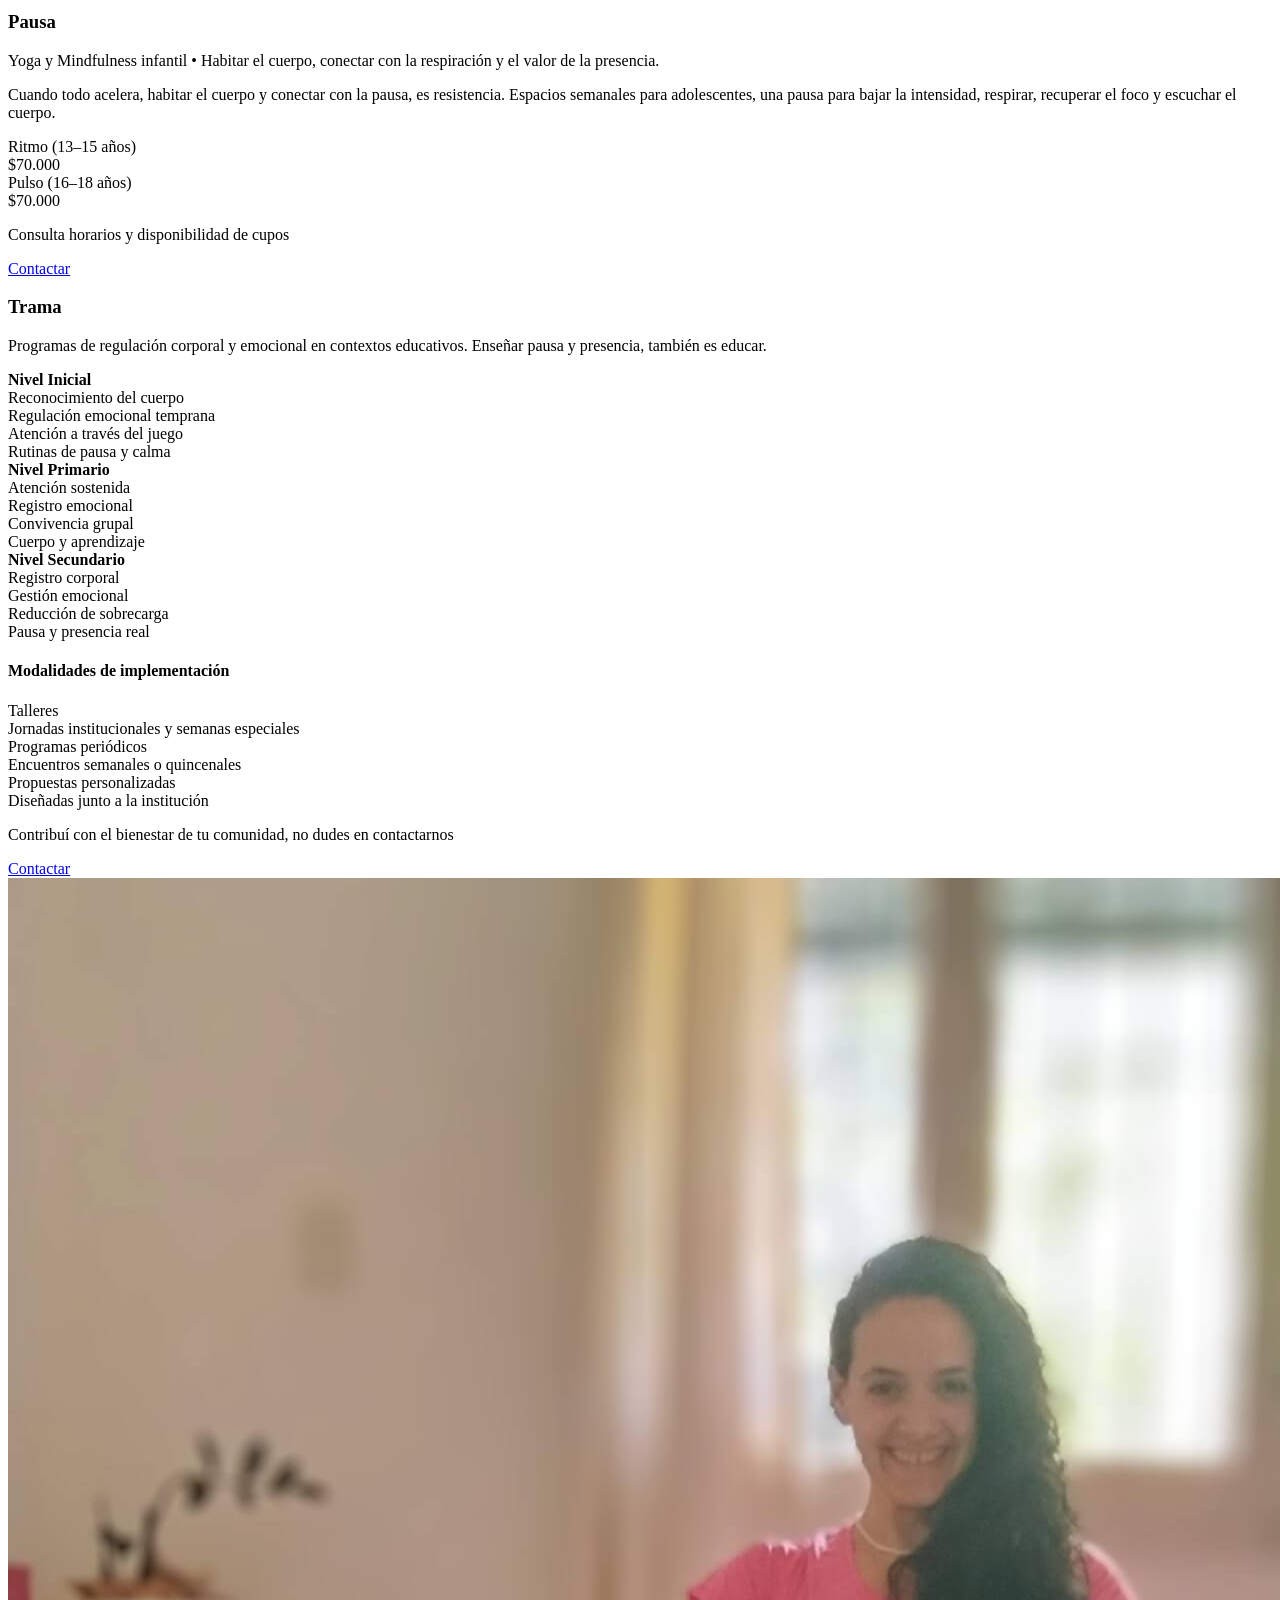
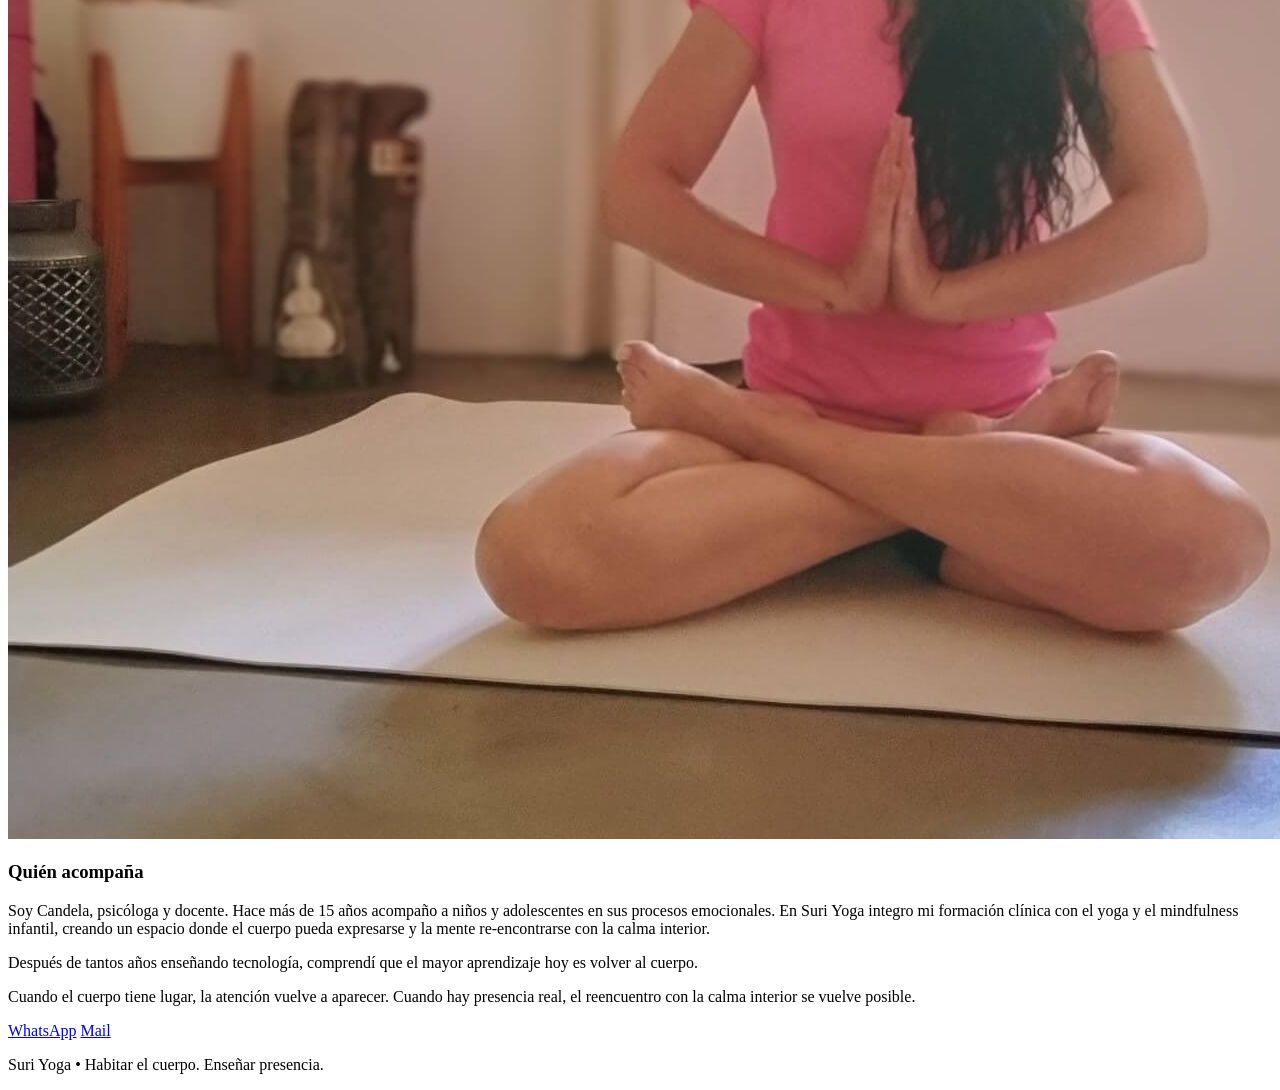
==== commit 265cb34d: "Fix HTML encoding issues in index.html" ====
--- a/index.html
+++ b/index.html
@@ -94,8 +94,8 @@
       </p>
 
       <div class="boxes">
-        <div class="box">Árbol <br /><span>COMPLETAR INFO</span></div>
-        <div class="box">Aire <br /><span>COMPLETAR INFO</span></div>
+        <div class="box">Árbol <br /><span>Espacio compartido de abuelos/as con bebés de 6 meses a 2 años</span></div>
+        <div class="box">Aire <br /><span>Espacio compartido de mamás/papás con bebés de 6 meses a 2 años</span></div>
       </div>
 
       <p class="cta">
@@ -242,3 +242,4 @@
 
 </body>
 </html>
+
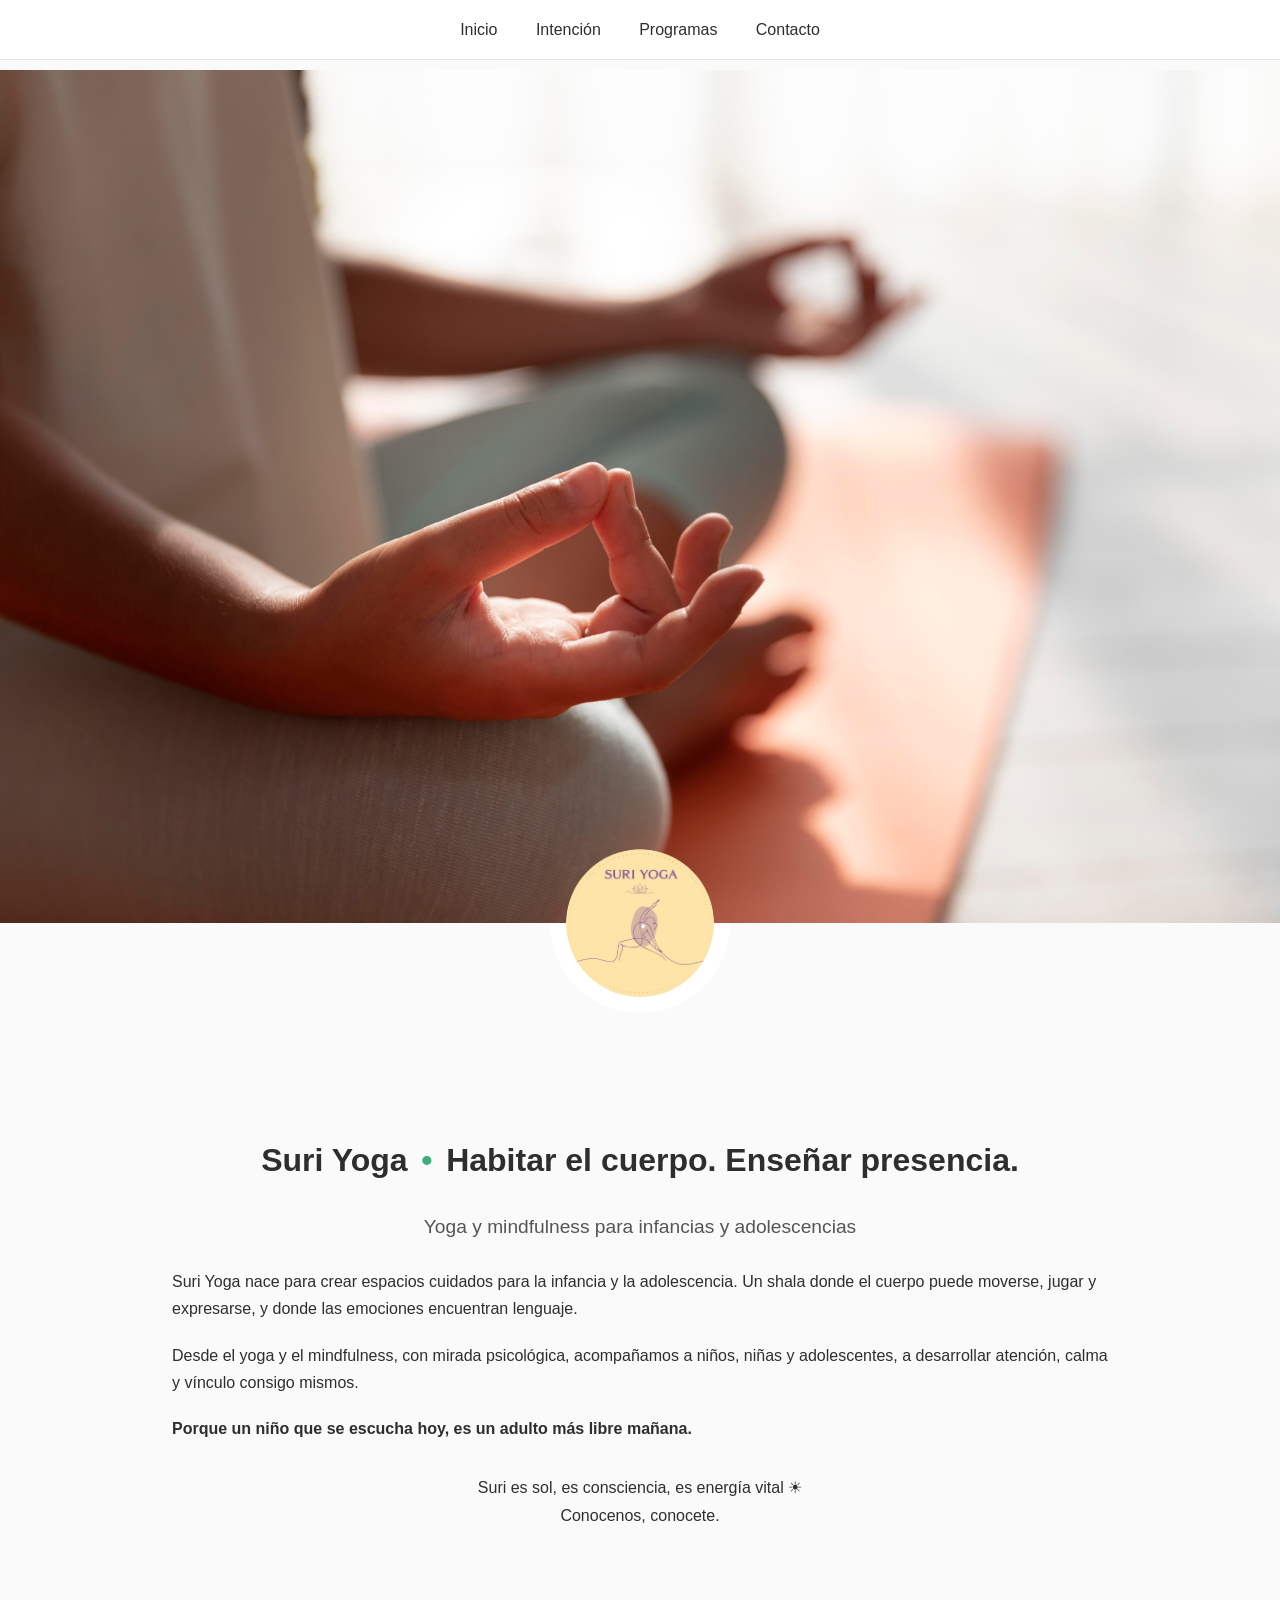
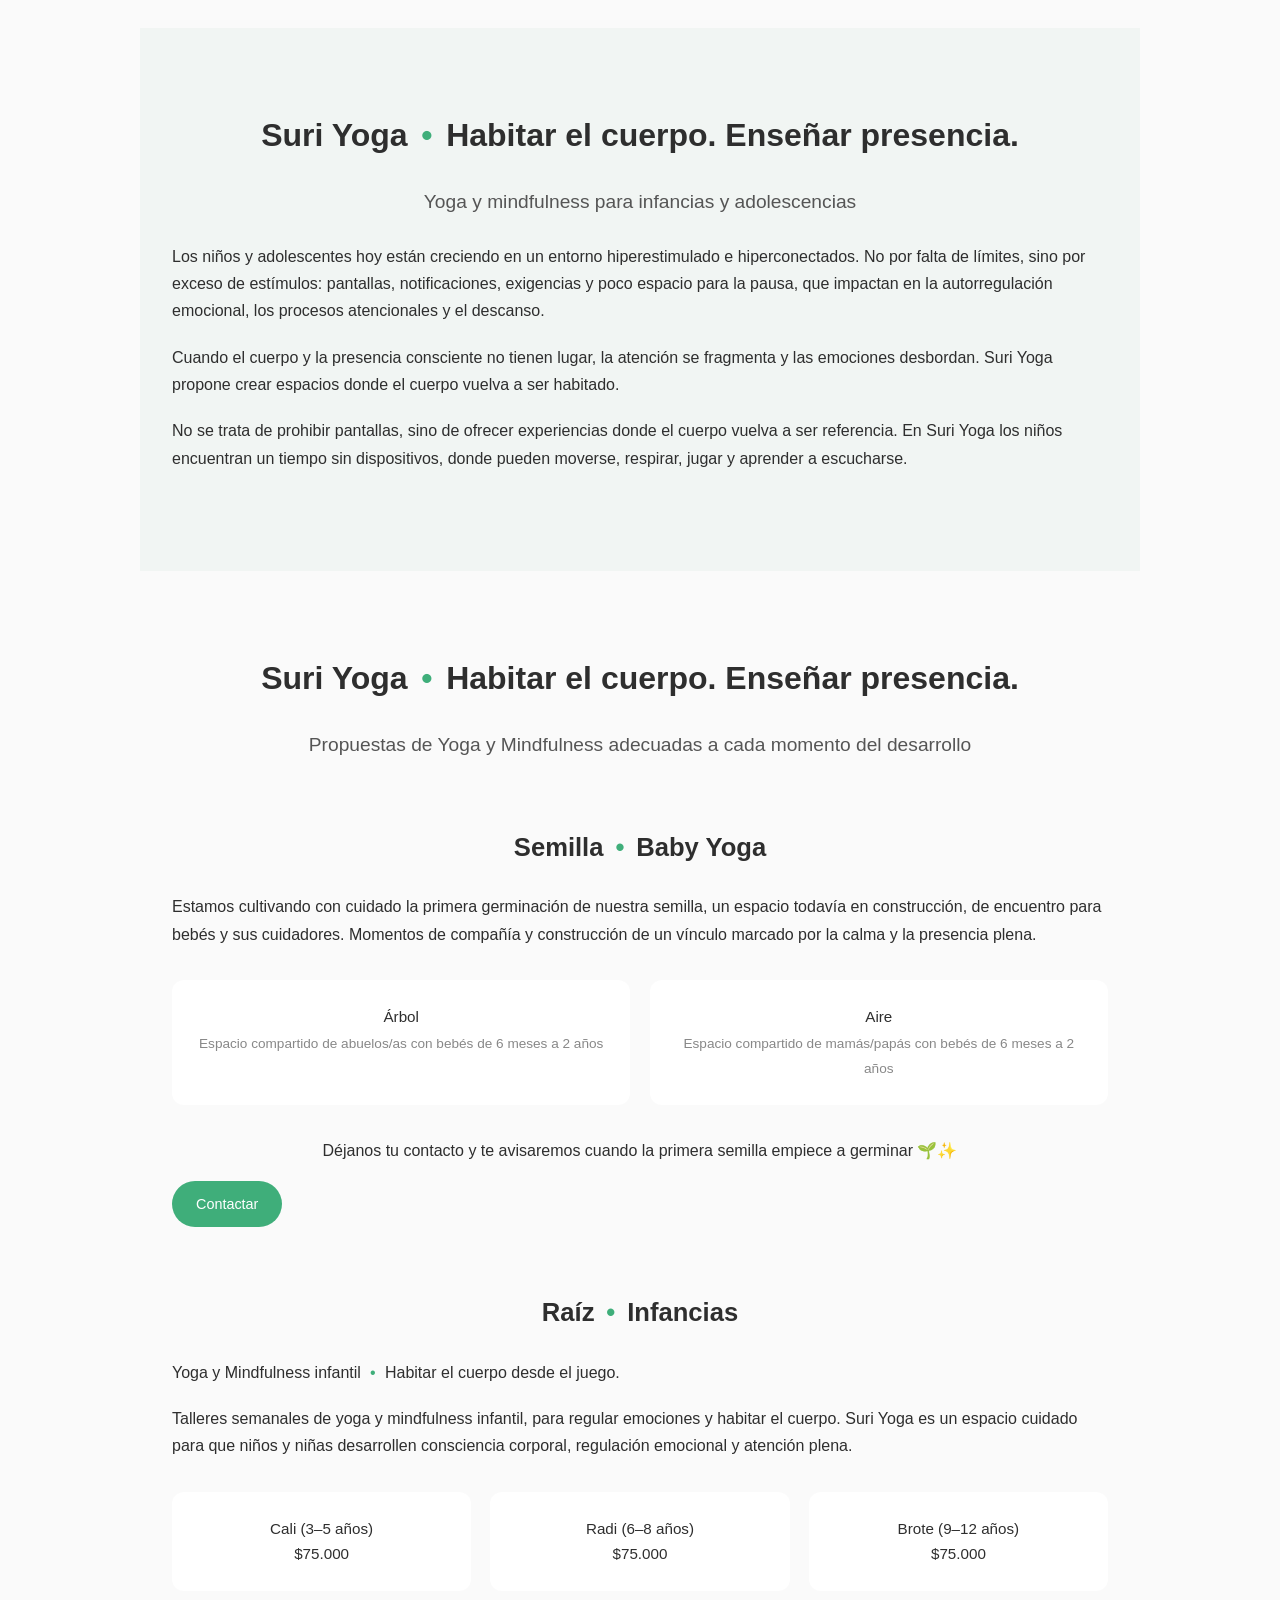
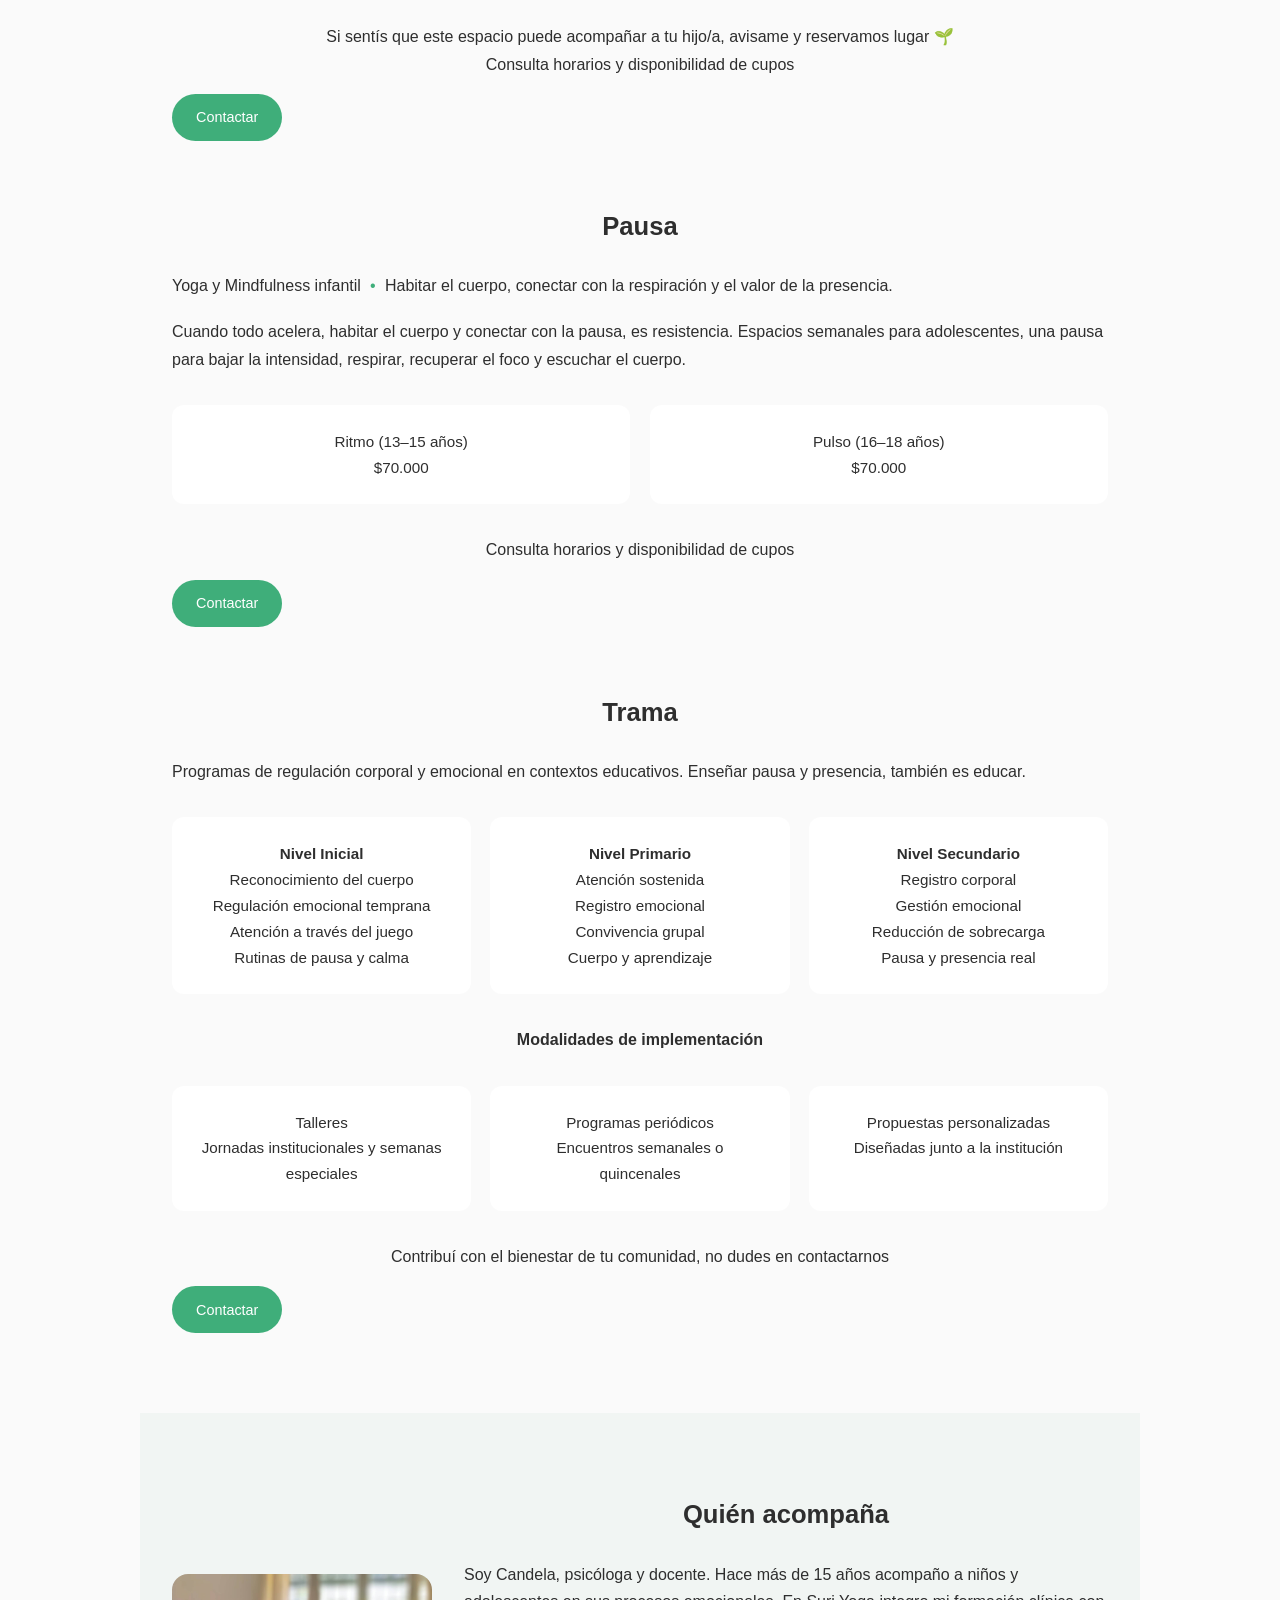
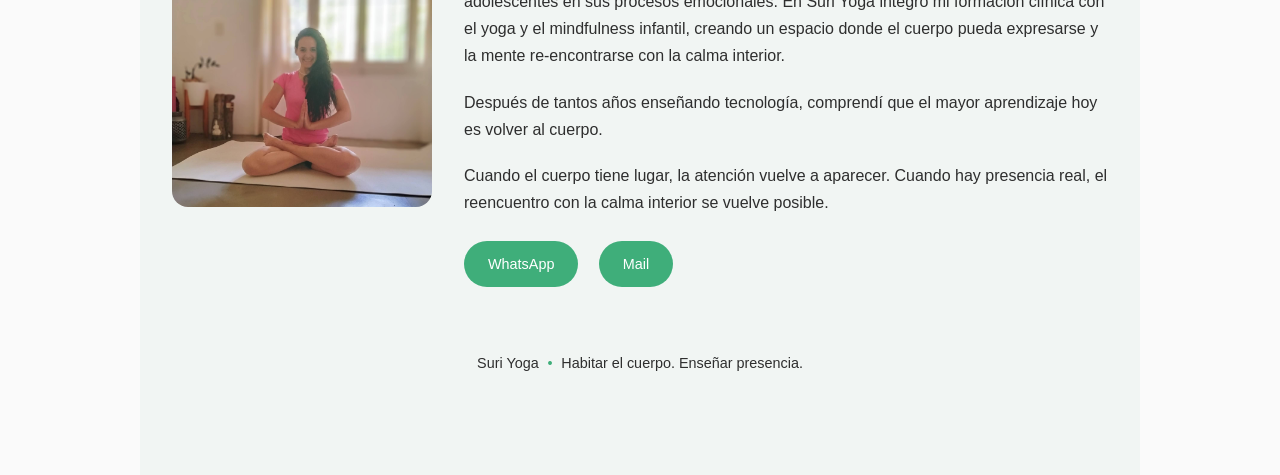
==== commit 14485d73: "Restore index.html content" ====
--- a/index.html
+++ b/index.html
@@ -6,9 +6,7 @@
   <title>Suri Yoga | Habitar el cuerpo. Enseñar presencia.</title>
   <link rel="stylesheet" href="styles.css" />
 </head>
-
 <body>
-
   <!-- NAVBAR -->
   <header class="navbar">
     <nav>
@@ -20,13 +18,11 @@
       </ul>
     </nav>
   </header>
-
   <!-- HERO -->
   <section class="hero">
     <img src="img/hero.jpg" alt="Suri Yoga Hero" />
     <img src="img/logo-suri.png" alt="Logo Suri Yoga" class="logo" />
   </section>
-
   <!-- INICIO -->
   <section id="inicio" class="section">
     <h1>Suri Yoga <span class="dot">•</span> Habitar el cuerpo. Enseñar presencia.</h1>
@@ -243,3 +239,4 @@
 </body>
 </html>
 
+
--- a/styles.css
+++ b/styles.css
@@ -0,0 +1,177 @@
+* {
+  box-sizing: border-box;
+  margin: 0;
+  padding: 0;
+}
+
+body {
+  font-family: "Helvetica Neue", Arial, sans-serif;
+  line-height: 1.7;
+  color: #2e2e2e;
+  background-color: #fafafa;
+}
+
+/* NAVBAR */
+.navbar {
+  position: fixed;
+  top: 0;
+  width: 100%;
+  background: #ffffff;
+  border-bottom: 1px solid #e5e5e5;
+  z-index: 1000;
+}
+
+.navbar ul {
+  display: flex;
+  justify-content: center;
+  list-style: none;
+  padding: 1rem;
+}
+
+.navbar a {
+  text-decoration: none;
+  color: #2e2e2e;
+  margin: 0 1.2rem;
+  font-weight: 500;
+}
+
+.navbar a:hover {
+  color: #3fae7a;
+}
+
+/* HERO */
+.hero {
+  margin-top: 70px;
+  text-align: center;
+}
+
+.hero img {
+  width: 100%;
+  display: block;
+}
+
+.logo {
+  max-width: 180px;
+  margin: -90px auto 40px;
+  background: #fff;
+  padding: 1rem;
+  border-radius: 50%;
+}
+
+/* SECTIONS */
+.section {
+  padding: 5rem 2rem;
+  max-width: 1000px;
+  margin: auto;
+}
+
+.section.alt {
+  background: #f1f5f3;
+}
+
+h1, h2, h3, h4 {
+  text-align: center;
+  margin-bottom: 1.5rem;
+}
+
+h1 {
+  font-size: 2rem;
+}
+
+h2 {
+  font-size: 1.2rem;
+  font-weight: 400;
+  color: #555;
+}
+
+h3 {
+  font-size: 1.6rem;
+}
+
+.dot {
+  color: #3fae7a;
+  margin: 0 0.3rem;
+}
+
+p {
+  margin-bottom: 1.2rem;
+}
+
+.highlight {
+  font-weight: 600;
+}
+
+.closing {
+  text-align: center;
+  margin-top: 2rem;
+}
+
+/* PROGRAMS */
+.program {
+  margin-top: 4rem;
+}
+
+.boxes {
+  display: grid;
+  grid-template-columns: repeat(auto-fit, minmax(220px, 1fr));
+  gap: 1.2rem;
+  margin: 2rem 0;
+}
+
+.box {
+  background: #ffffff;
+  padding: 1.5rem;
+  border-radius: 12px;
+  text-align: center;
+  font-size: 0.95rem;
+}
+
+.box span {
+  font-size: 0.85rem;
+  color: #888;
+}
+
+.cta {
+  text-align: center;
+  margin-bottom: 1rem;
+}
+
+.button {
+  display: inline-block;
+  background: #3fae7a;
+  color: #fff;
+  padding: 0.7rem 1.5rem;
+  border-radius: 30px;
+  text-decoration: none;
+  font-size: 0.9rem;
+}
+
+.button:hover {
+  background: #339463;
+}
+
+/* CONTACT */
+.contact-content {
+  display: flex;
+  gap: 2rem;
+  align-items: center;
+}
+
+.contact-content img {
+  max-width: 260px;
+  border-radius: 16px;
+}
+
+.contact-buttons {
+  margin-top: 1.5rem;
+}
+
+.contact-buttons .button {
+  margin-right: 1rem;
+}
+
+.footer {
+  text-align: center;
+  margin-top: 4rem;
+  font-size: 0.9rem;
+}
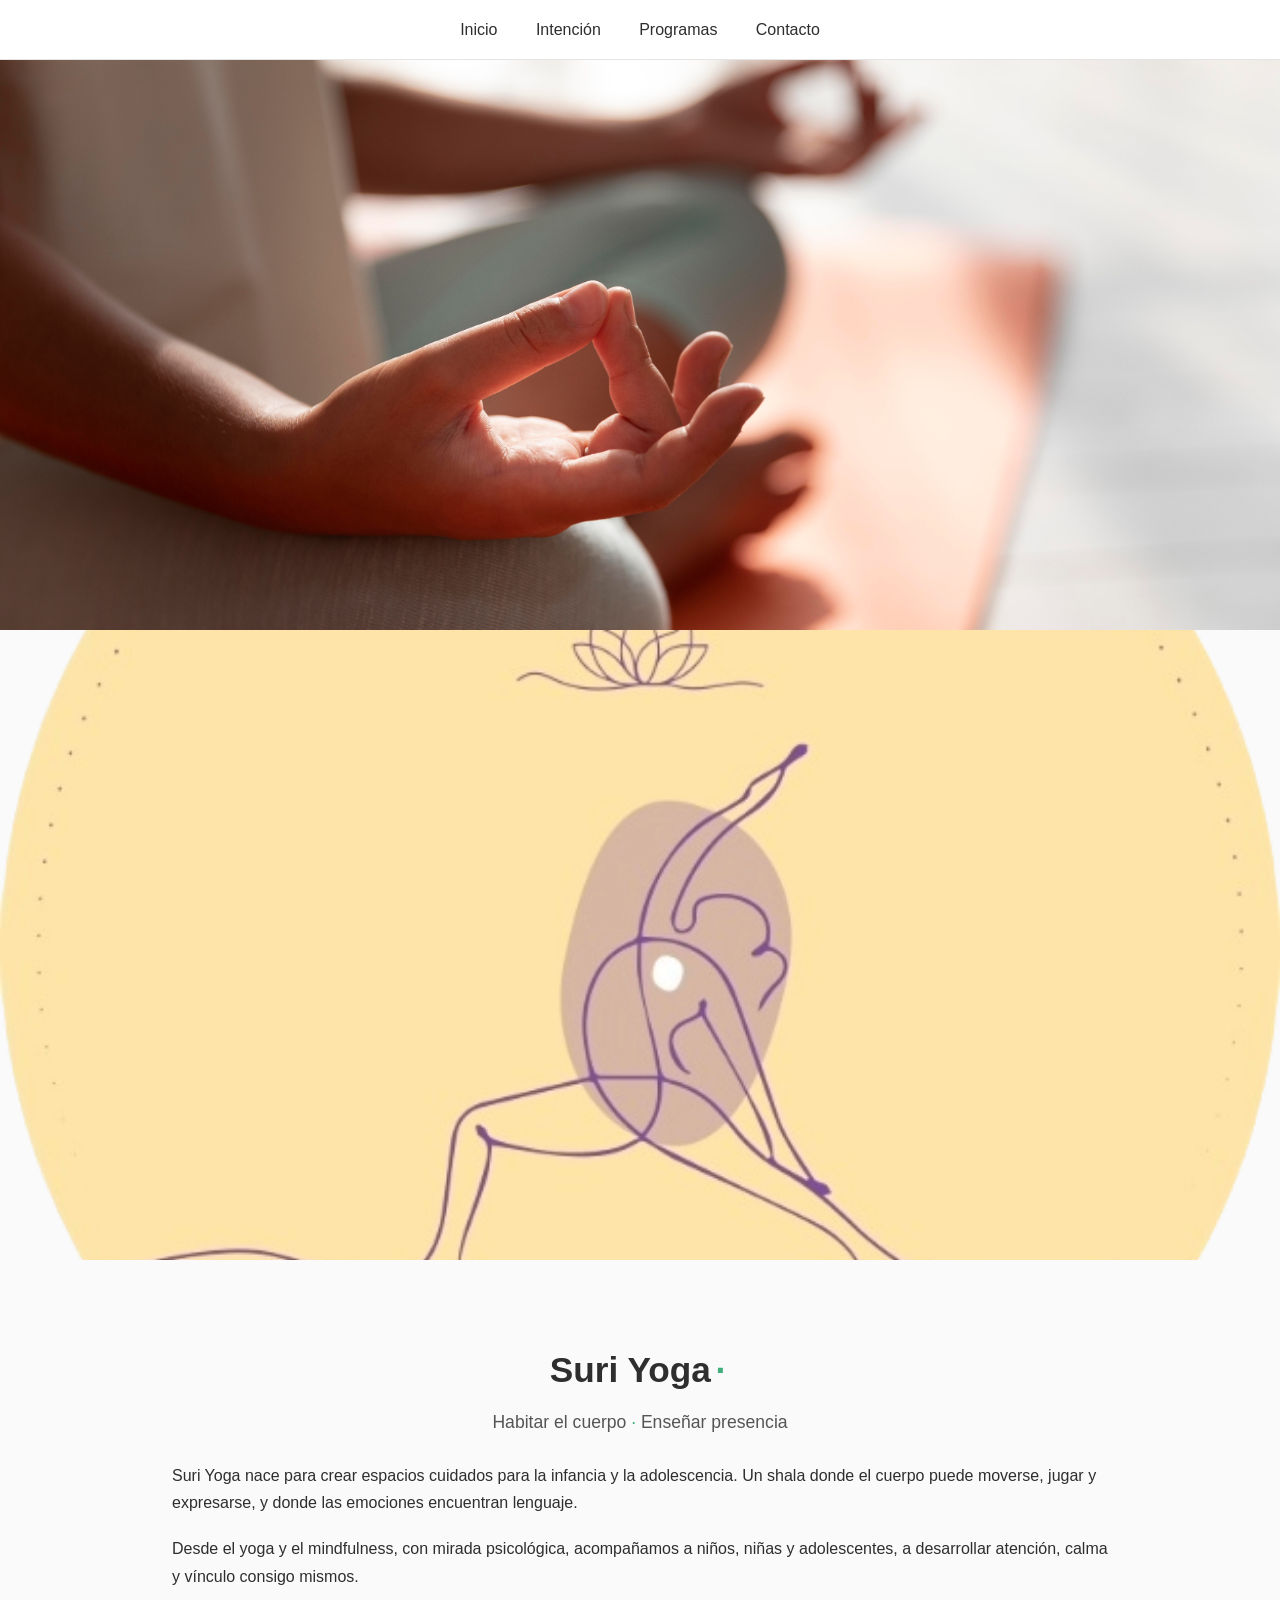
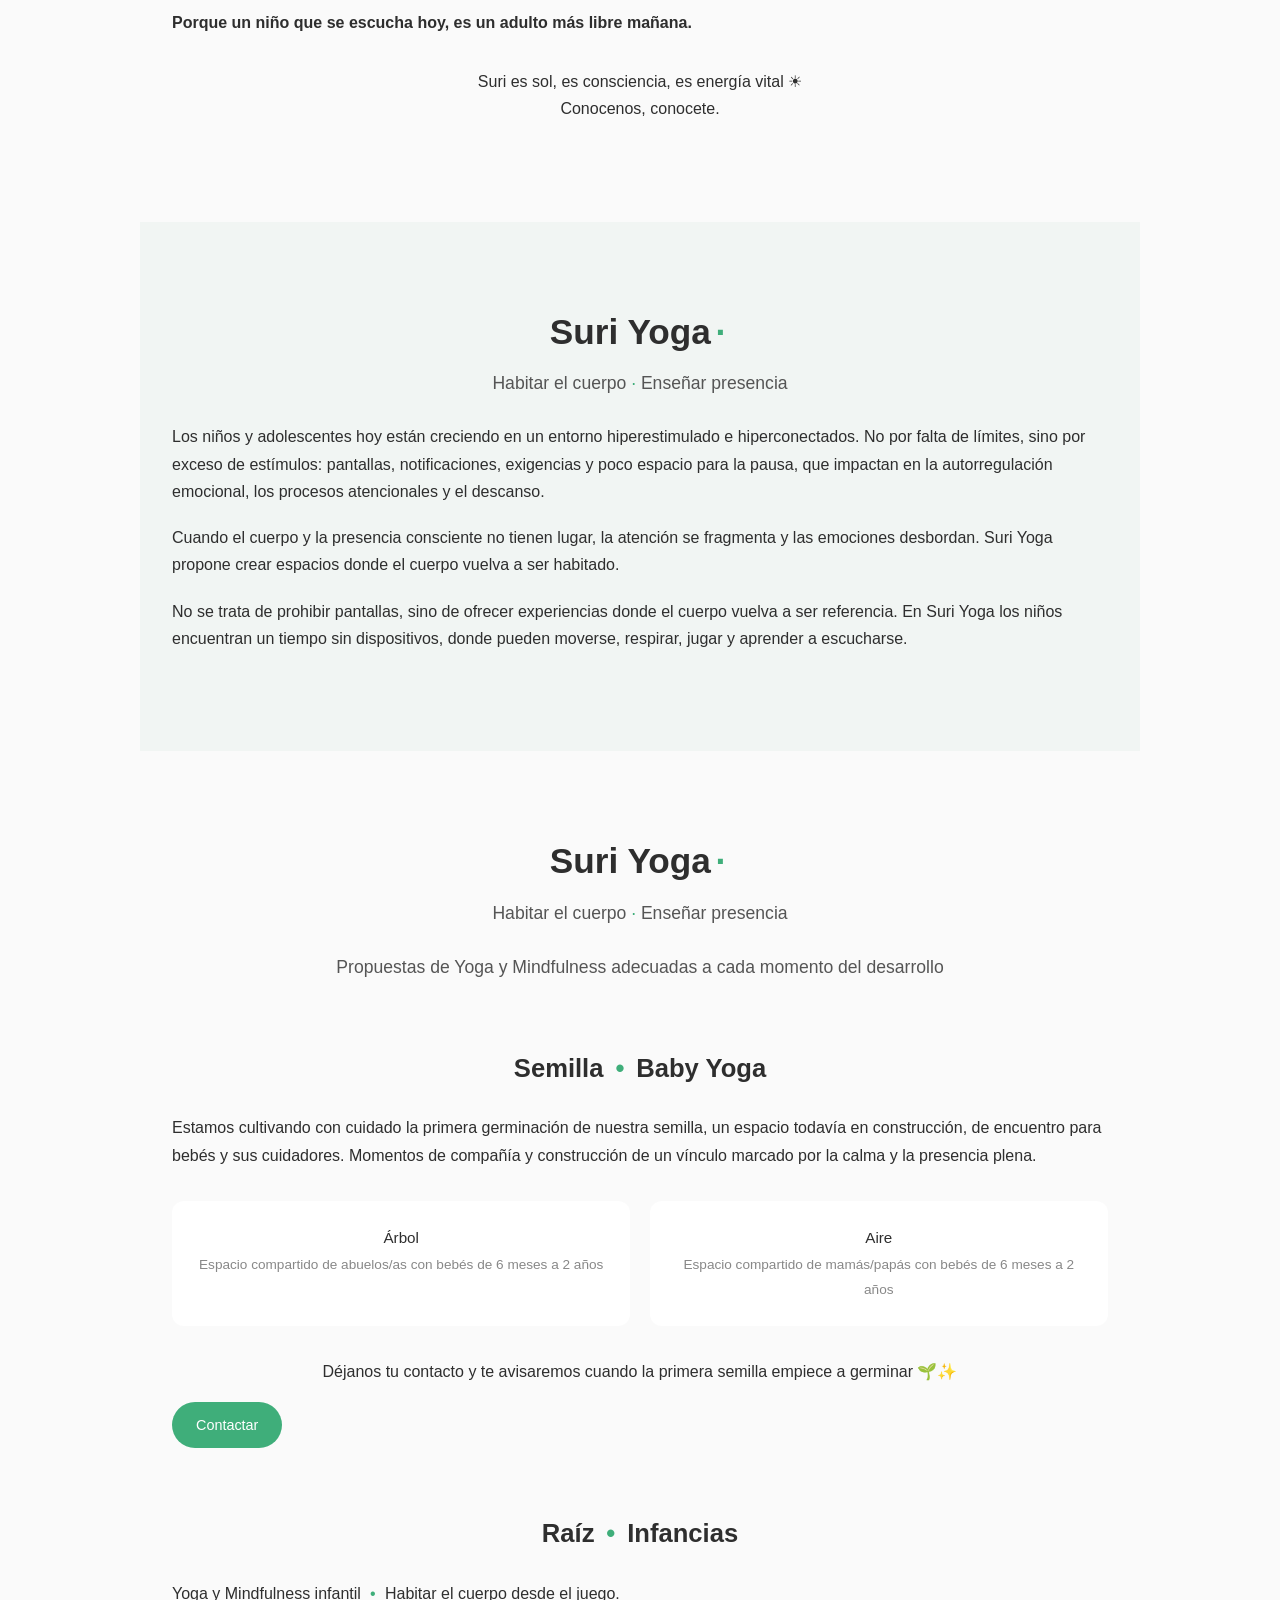
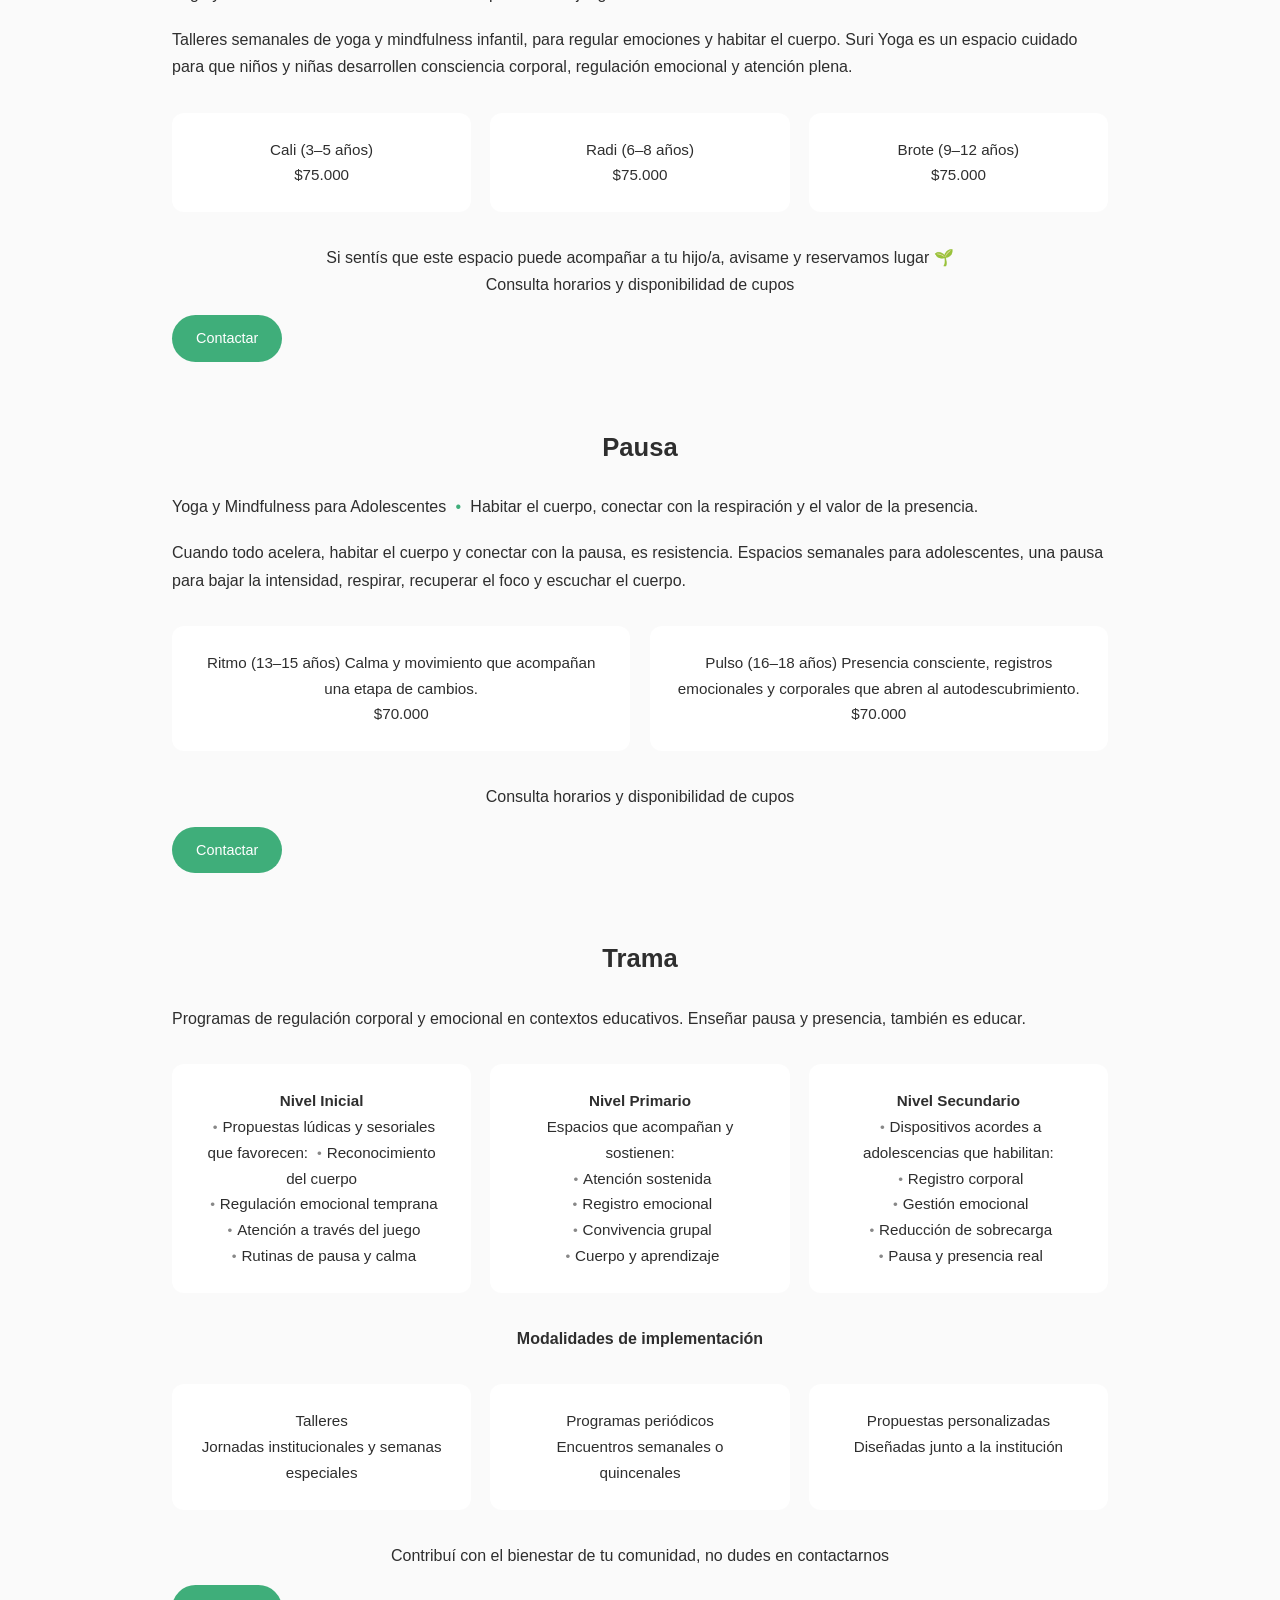
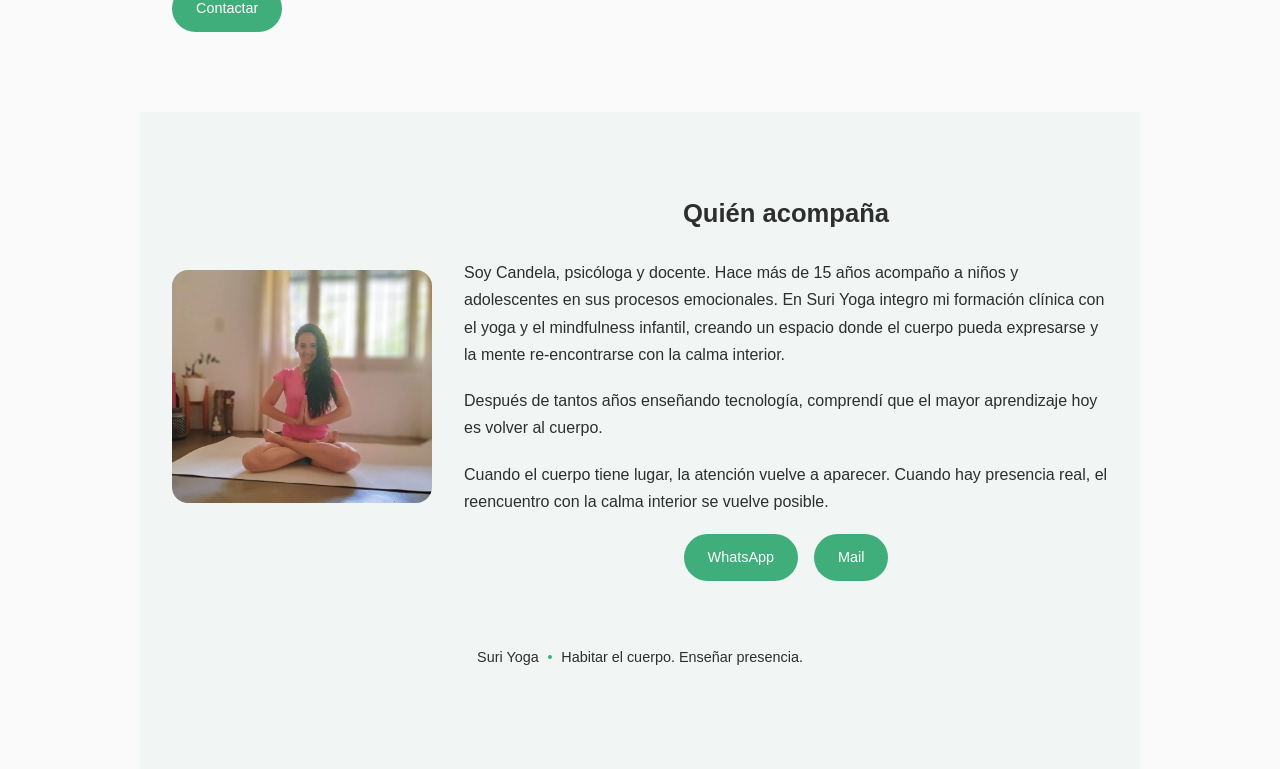
==== commit 5a11d707: "Update index.html" ====
--- a/index.html
+++ b/index.html
@@ -4,7 +4,7 @@
   <meta charset="UTF-8" />
   <meta name="viewport" content="width=device-width, initial-scale=1.0" />
   <title>Suri Yoga | Habitar el cuerpo. Enseñar presencia.</title>
-  <link rel="stylesheet" href="styles.css" />
+<link rel="stylesheet" href="/styles.css" />
 </head>
 <body>
   <!-- NAVBAR -->
@@ -20,13 +20,14 @@
   </header>
   <!-- HERO -->
   <section class="hero">
-    <img src="img/hero.jpg" alt="Suri Yoga Hero" />
-    <img src="img/logo-suri.png" alt="Logo Suri Yoga" class="logo" />
+    <img src="/img/hero.jpg" alt="Suri Yoga Hero" />
+    <img src="/img/logo-suri.png" alt="Logo Suri Yoga" class="logo" />
   </section>
   <!-- INICIO -->
   <section id="inicio" class="section">
-    <h1>Suri Yoga <span class="dot">•</span> Habitar el cuerpo. Enseñar presencia.</h1>
-    <h2>Yoga y mindfulness para infancias y adolescencias</h2>
+   <h1>Suri Yoga<span class="dot">·</span></h1>
+   <h2>Habitar el cuerpo<span class="dot">·</span>Enseñar presencia</h2>
+
 
     <p>
       Suri Yoga nace para crear espacios cuidados para la infancia y la adolescencia.
@@ -51,8 +52,9 @@
 
   <!-- INTENCIÓN -->
   <section id="intencion" class="section alt">
-    <h1>Suri Yoga <span class="dot">•</span> Habitar el cuerpo. Enseñar presencia.</h1>
-    <h2>Yoga y mindfulness para infancias y adolescencias</h2>
+  <h1>Suri Yoga<span class="dot">·</span></h1>
+  <h2>Habitar el cuerpo<span class="dot">·</span>Enseñar presencia</h2>
+
 
     <p>
       Los niños y adolescentes hoy están creciendo en un entorno hiperestimulado e
@@ -76,7 +78,8 @@
 
   <!-- PROGRAMAS -->
   <section id="programas" class="section">
-    <h1>Suri Yoga <span class="dot">•</span> Habitar el cuerpo. Enseñar presencia.</h1>
+    <h1>Suri Yoga<span class="dot">·</span></h1>
+    <h2>Habitar el cuerpo<span class="dot">·</span>Enseñar presencia</h2>
     <h2>Propuestas de Yoga y Mindfulness adecuadas a cada momento del desarrollo</h2>
 
     <!-- SEMILLA -->
@@ -130,7 +133,7 @@
     <div class="program">
       <h3>Pausa</h3>
       <p>
-        Yoga y Mindfulness infantil <span class="dot">•</span>
+        Yoga y Mindfulness para Adolescentes <span class="dot">•</span>
         Habitar el cuerpo, conectar con la respiración y el valor de la presencia.
       </p>
 
@@ -141,8 +144,8 @@
       </p>
 
       <div class="boxes">
-        <div class="box">Ritmo (13–15 años)<br />$70.000</div>
-        <div class="box">Pulso (16–18 años)<br />$70.000</div>
+        <div class="box">Ritmo (13–15 años) Calma y movimiento que acompañan una etapa de cambios. <br />$70.000</div>
+        <div class="box">Pulso (16–18 años) Presencia consciente, registros emocionales y corporales que abren al autodescubrimiento. <br />$70.000</div>
       </div>
 
       <p class="cta">
@@ -162,26 +165,29 @@
       <div class="boxes">
         <div class="box">
           <strong>Nivel Inicial</strong><br />
-          Reconocimiento del cuerpo<br />
-          Regulación emocional temprana<br />
-          Atención a través del juego<br />
-          Rutinas de pausa y calma
+          <span class="dot">•</span>Propuestas lúdicas y sesoriales que favorecen:
+          <span class="dot">•</span>Reconocimiento del cuerpo<br />
+          <span class="dot">•</span>Regulación emocional temprana<br />
+          <span class="dot">•</span>Atención a través del juego<br />
+          <span class="dot">•</span>Rutinas de pausa y calma
         </div>
 
         <div class="box">
           <strong>Nivel Primario</strong><br />
-          Atención sostenida<br />
-          Registro emocional<br />
-          Convivencia grupal<br />
-          Cuerpo y aprendizaje
+          Espacios que acompañan y sostienen: <br />
+          <span class="dot">•</span>Atención sostenida<br />
+          <span class="dot">•</span>Registro emocional<br />
+          <span class="dot">•</span>Convivencia grupal<br />
+          <span class="dot">•</span>Cuerpo y aprendizaje
         </div>
 
         <div class="box">
           <strong>Nivel Secundario</strong><br />
-          Registro corporal<br />
-          Gestión emocional<br />
-          Reducción de sobrecarga<br />
-          Pausa y presencia real
+          <span class="dot">•</span>Dispositivos acordes a adolescencias que habilitan: <br />
+          <span class="dot">•</span>Registro corporal<br />
+          <span class="dot">•</span>Gestión emocional<br />
+          <span class="dot">•</span>Reducción de sobrecarga<br />
+          <span class="dot">•</span>Pausa y presencia real
         </div>
       </div>
 
@@ -203,7 +209,7 @@
   <!-- CONTACTO -->
   <section id="contacto" class="section alt contact">
     <div class="contact-content">
-      <img src="img/candela.jpg" alt="Candela" />
+      <img src="/img/candela.jpg" alt="Candela" />
 
       <div>
         <h3>Quién acompaña</h3>
@@ -240,3 +246,6 @@
 </html>
 
 
+
+
+
--- a/styles.css
+++ b/styles.css
@@ -37,6 +37,22 @@
 
 .navbar a:hover {
   color: #3fae7a;
+  }
+
+  .box {
+  background: #ffffff;
+  padding: 1.5rem;
+  border-radius: 12px;
+  text-align: center;
+  font-size: 0.95rem;
+  transition: background 0.3s ease, transform 0.3s ease;
+}
+
+.box:hover {
+  background: #eaf6f0;
+  transform: translateY(-4px);
+}
+
 }
 
 /* HERO */
@@ -47,7 +63,10 @@
 
 .hero img {
   width: 100%;
+  height: 70vh;
+  object-fit: cover;
   display: block;
+}
 }
 
 .logo {
@@ -75,11 +94,12 @@
 }
 
 h1 {
-  font-size: 2rem;
+  font-size: 2.2rem;
+  margin-bottom: 0.5rem;
 }
 
 h2 {
-  font-size: 1.2rem;
+  font-size: 1.1rem;
   font-weight: 400;
   color: #555;
 }
@@ -163,12 +183,11 @@
 }
 
 .contact-buttons {
-  margin-top: 1.5rem;
+  display: flex;
+  justify-content: center;
+  gap: 1rem;
 }
 
-.contact-buttons .button {
-  margin-right: 1rem;
-}
 
 .footer {
   text-align: center;
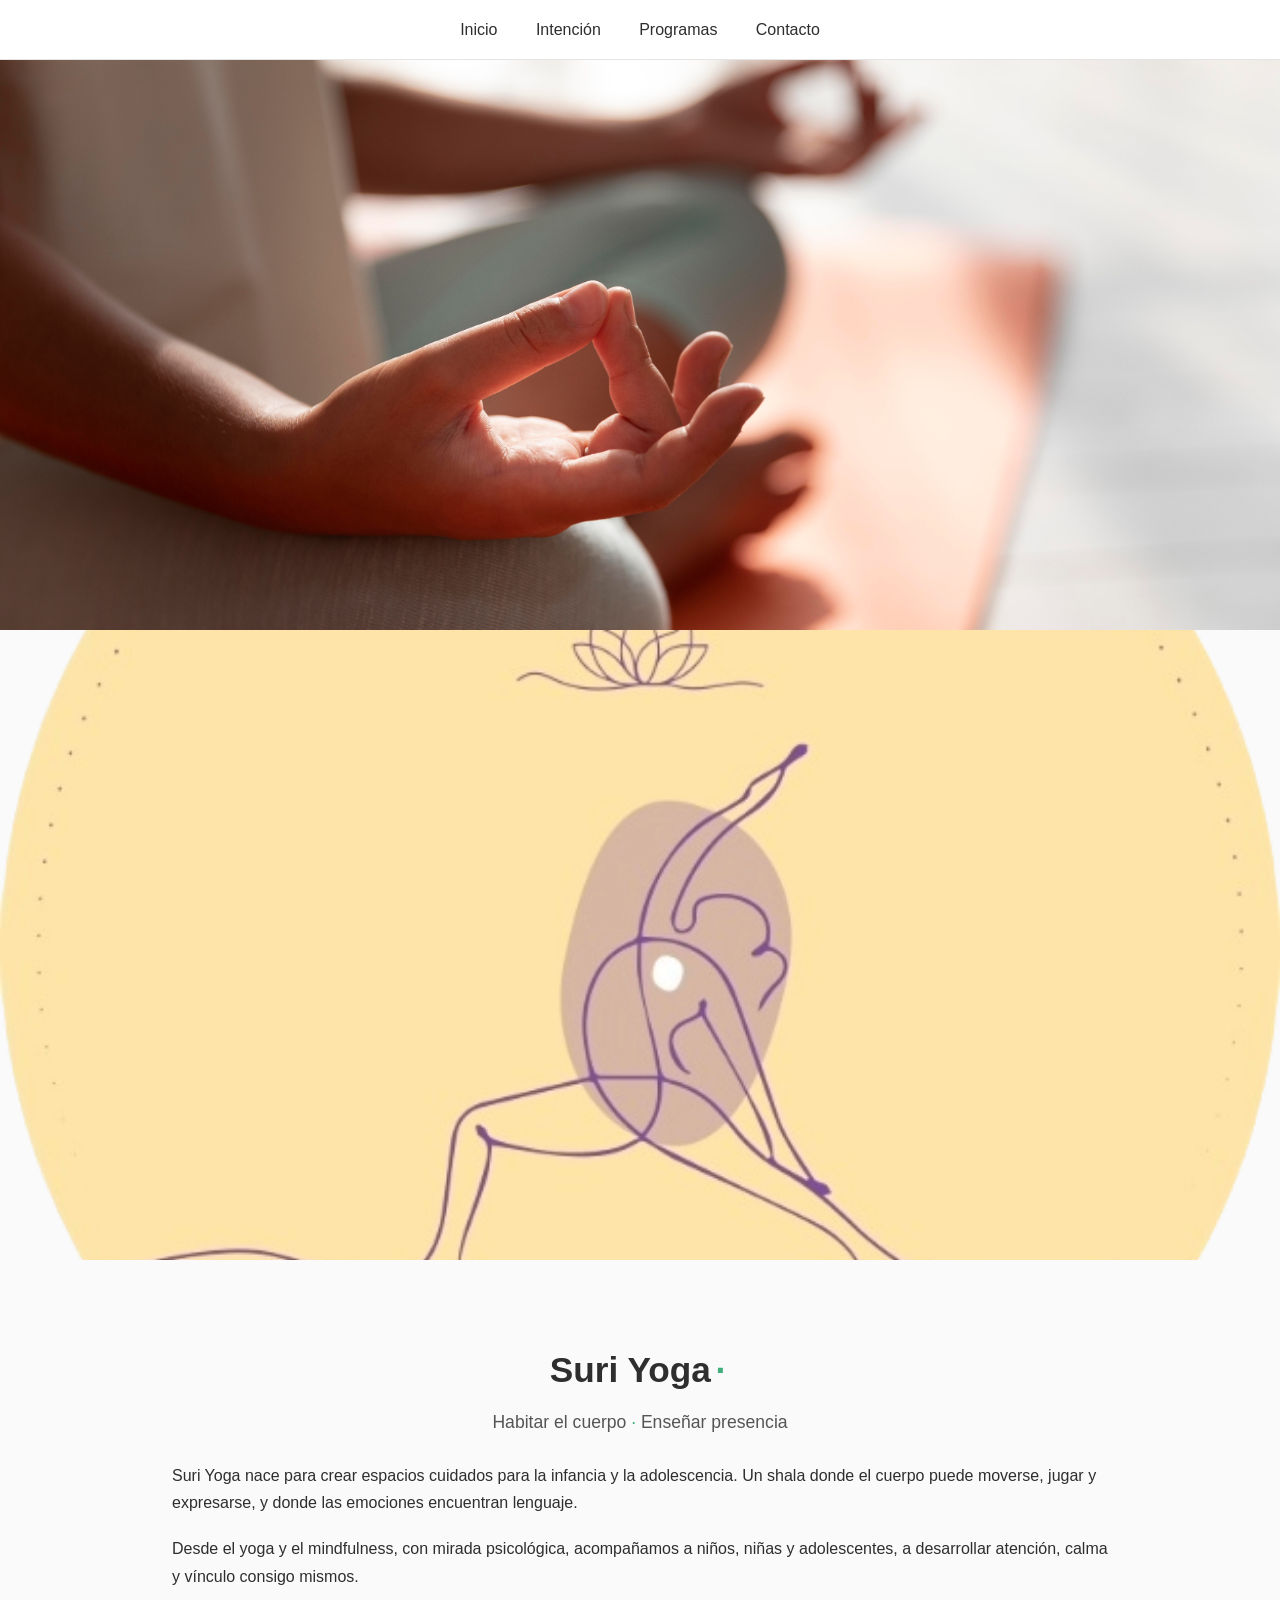
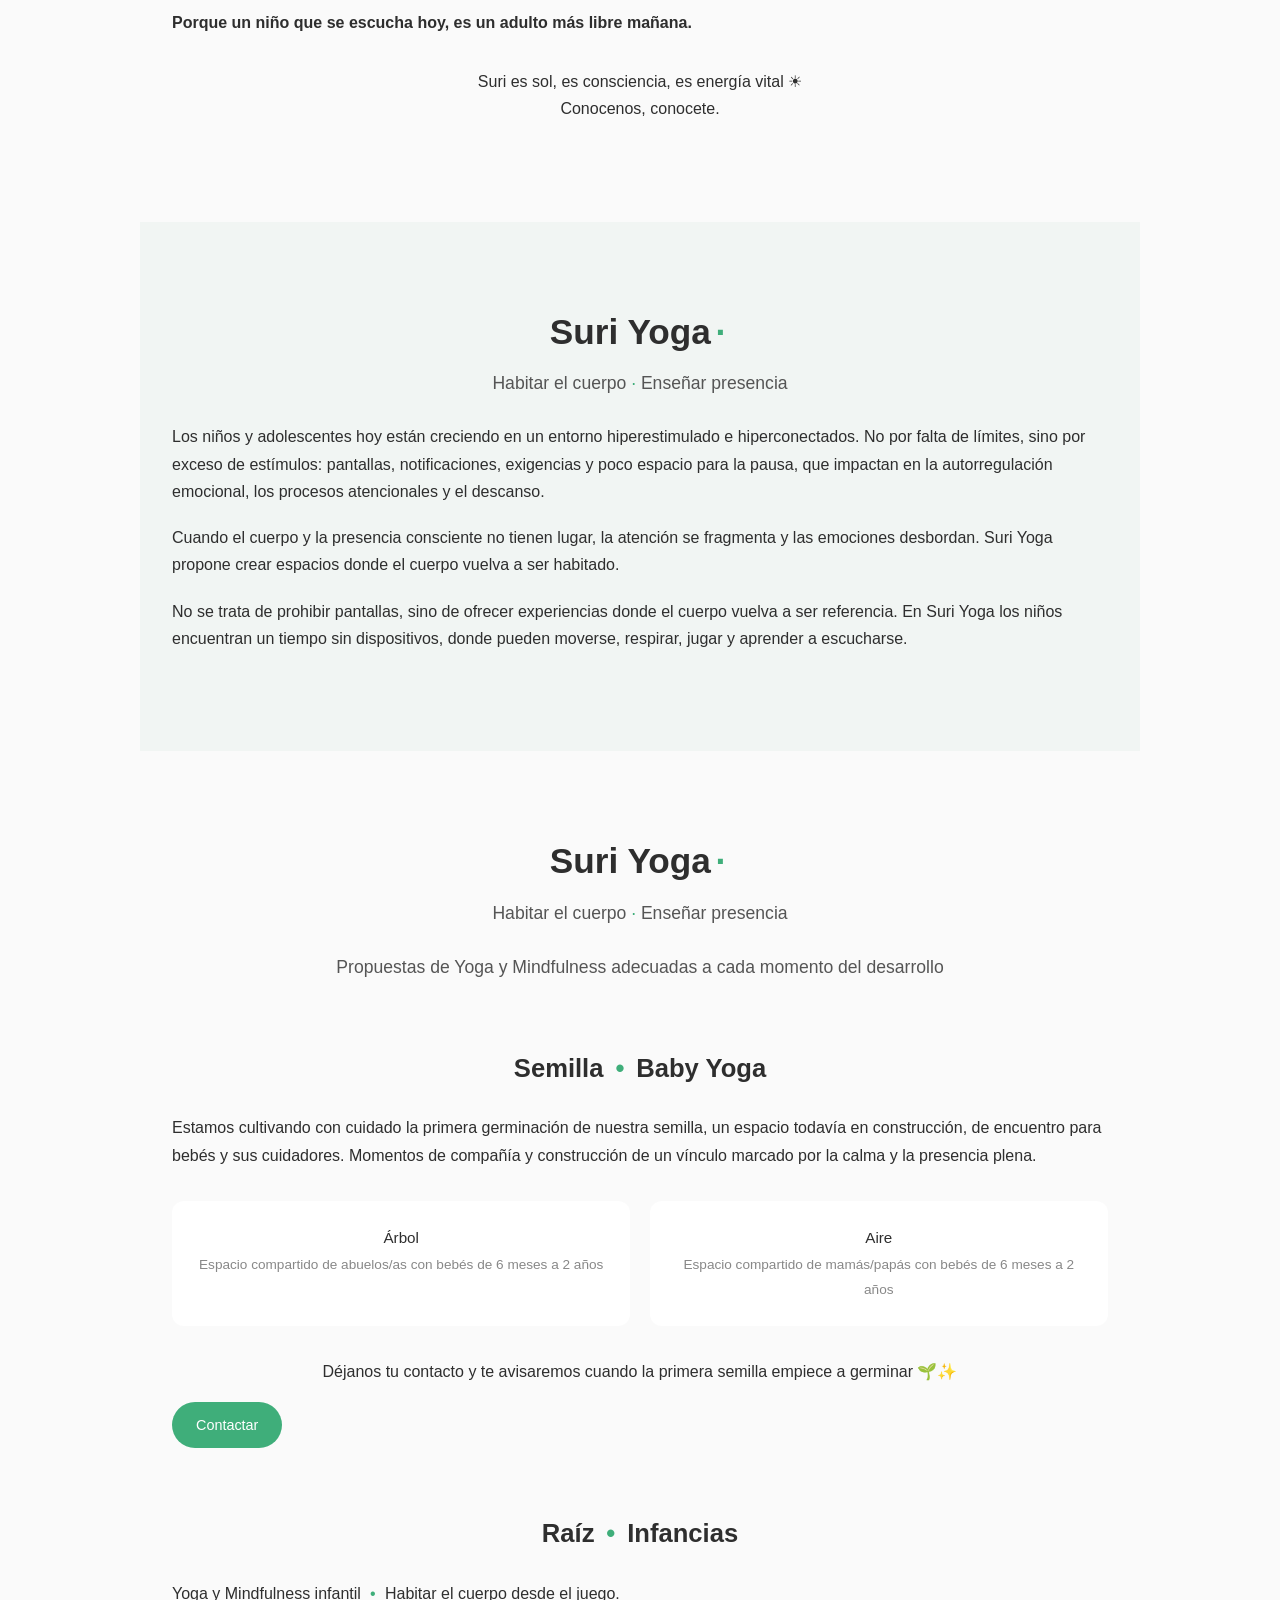
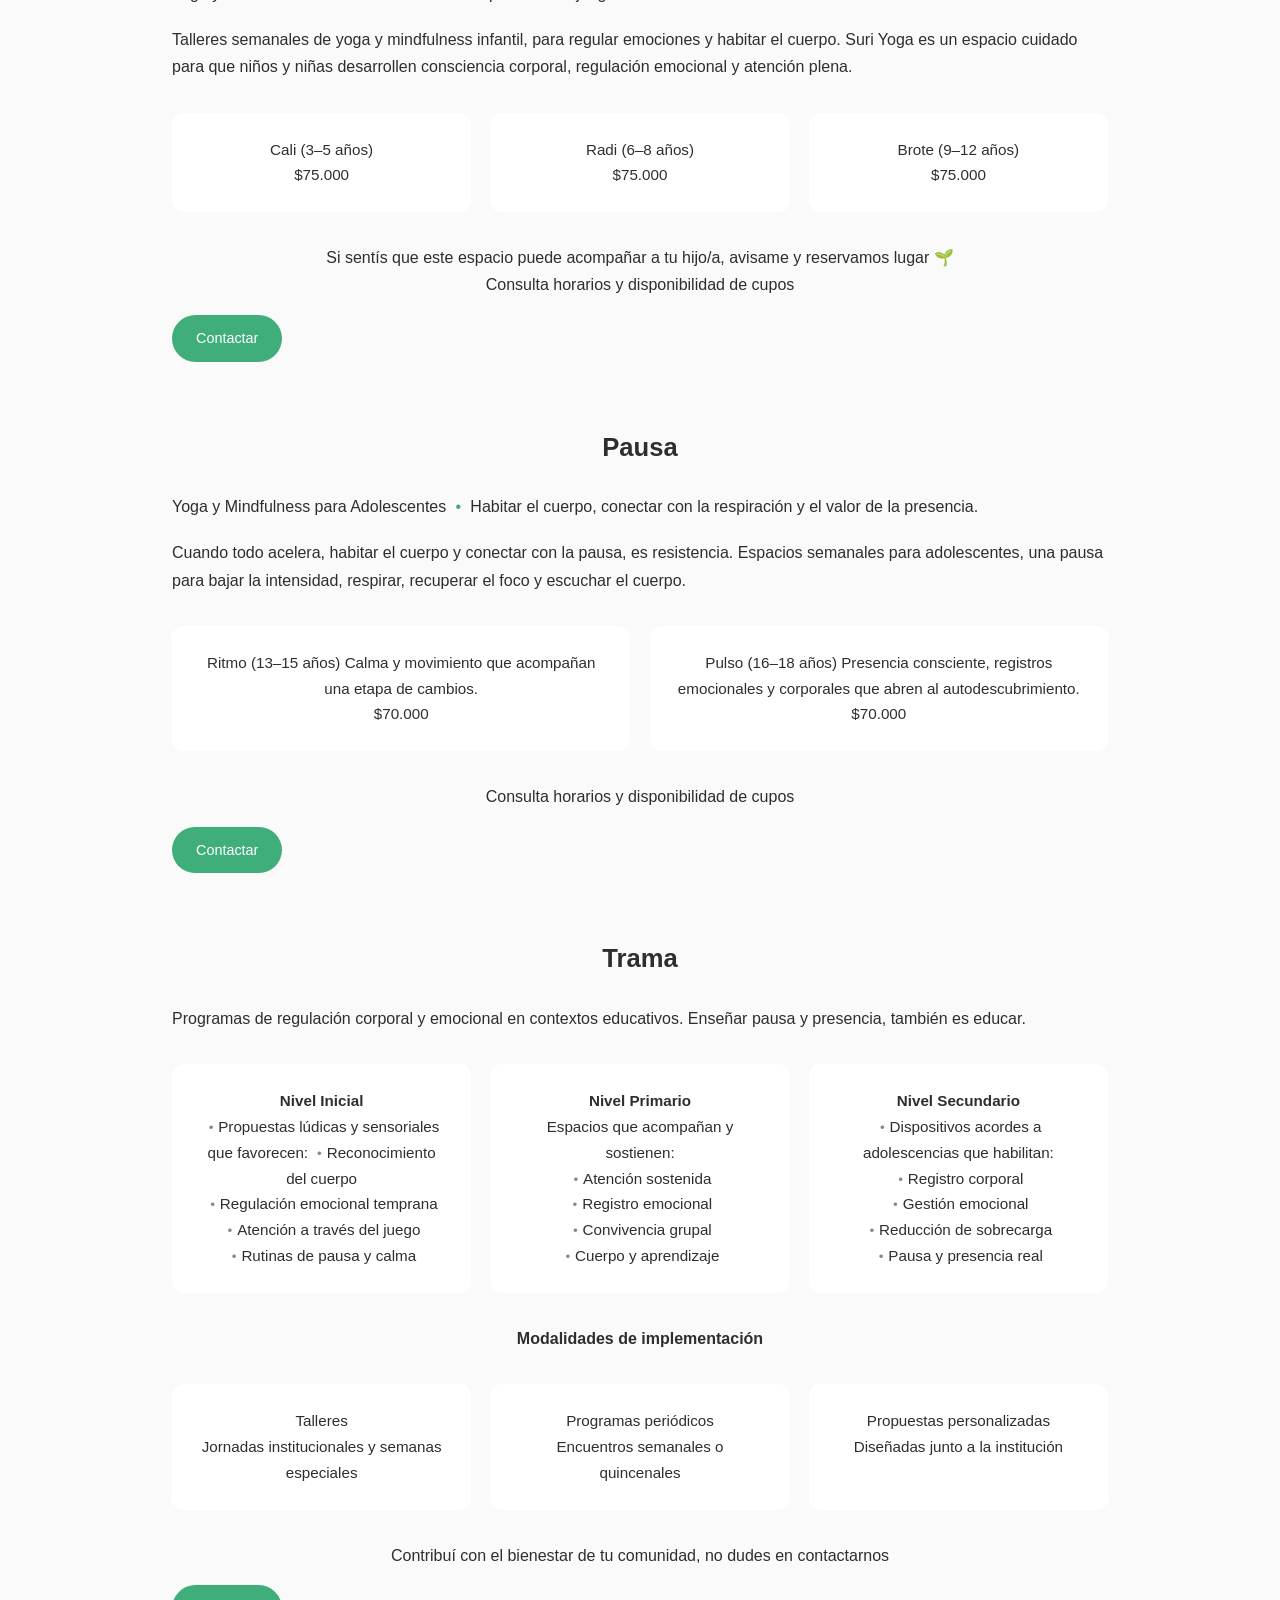
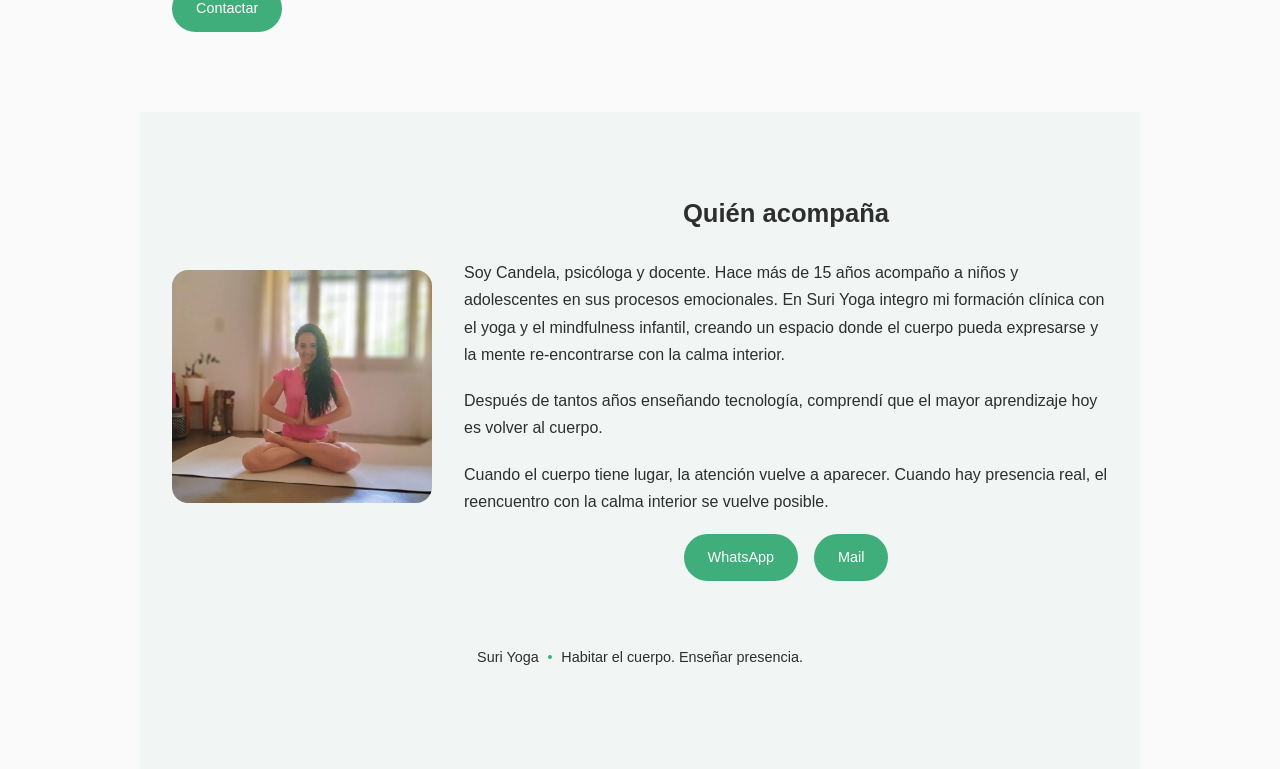
==== commit 33234a98: "Update index.html" ====
--- a/index.html
+++ b/index.html
@@ -165,7 +165,7 @@
       <div class="boxes">
         <div class="box">
           <strong>Nivel Inicial</strong><br />
-          <span class="dot">•</span>Propuestas lúdicas y sesoriales que favorecen:
+          <span class="dot">•</span>Propuestas lúdicas y sensoriales que favorecen:
           <span class="dot">•</span>Reconocimiento del cuerpo<br />
           <span class="dot">•</span>Regulación emocional temprana<br />
           <span class="dot">•</span>Atención a través del juego<br />
@@ -249,3 +249,4 @@
 
 
 
+
